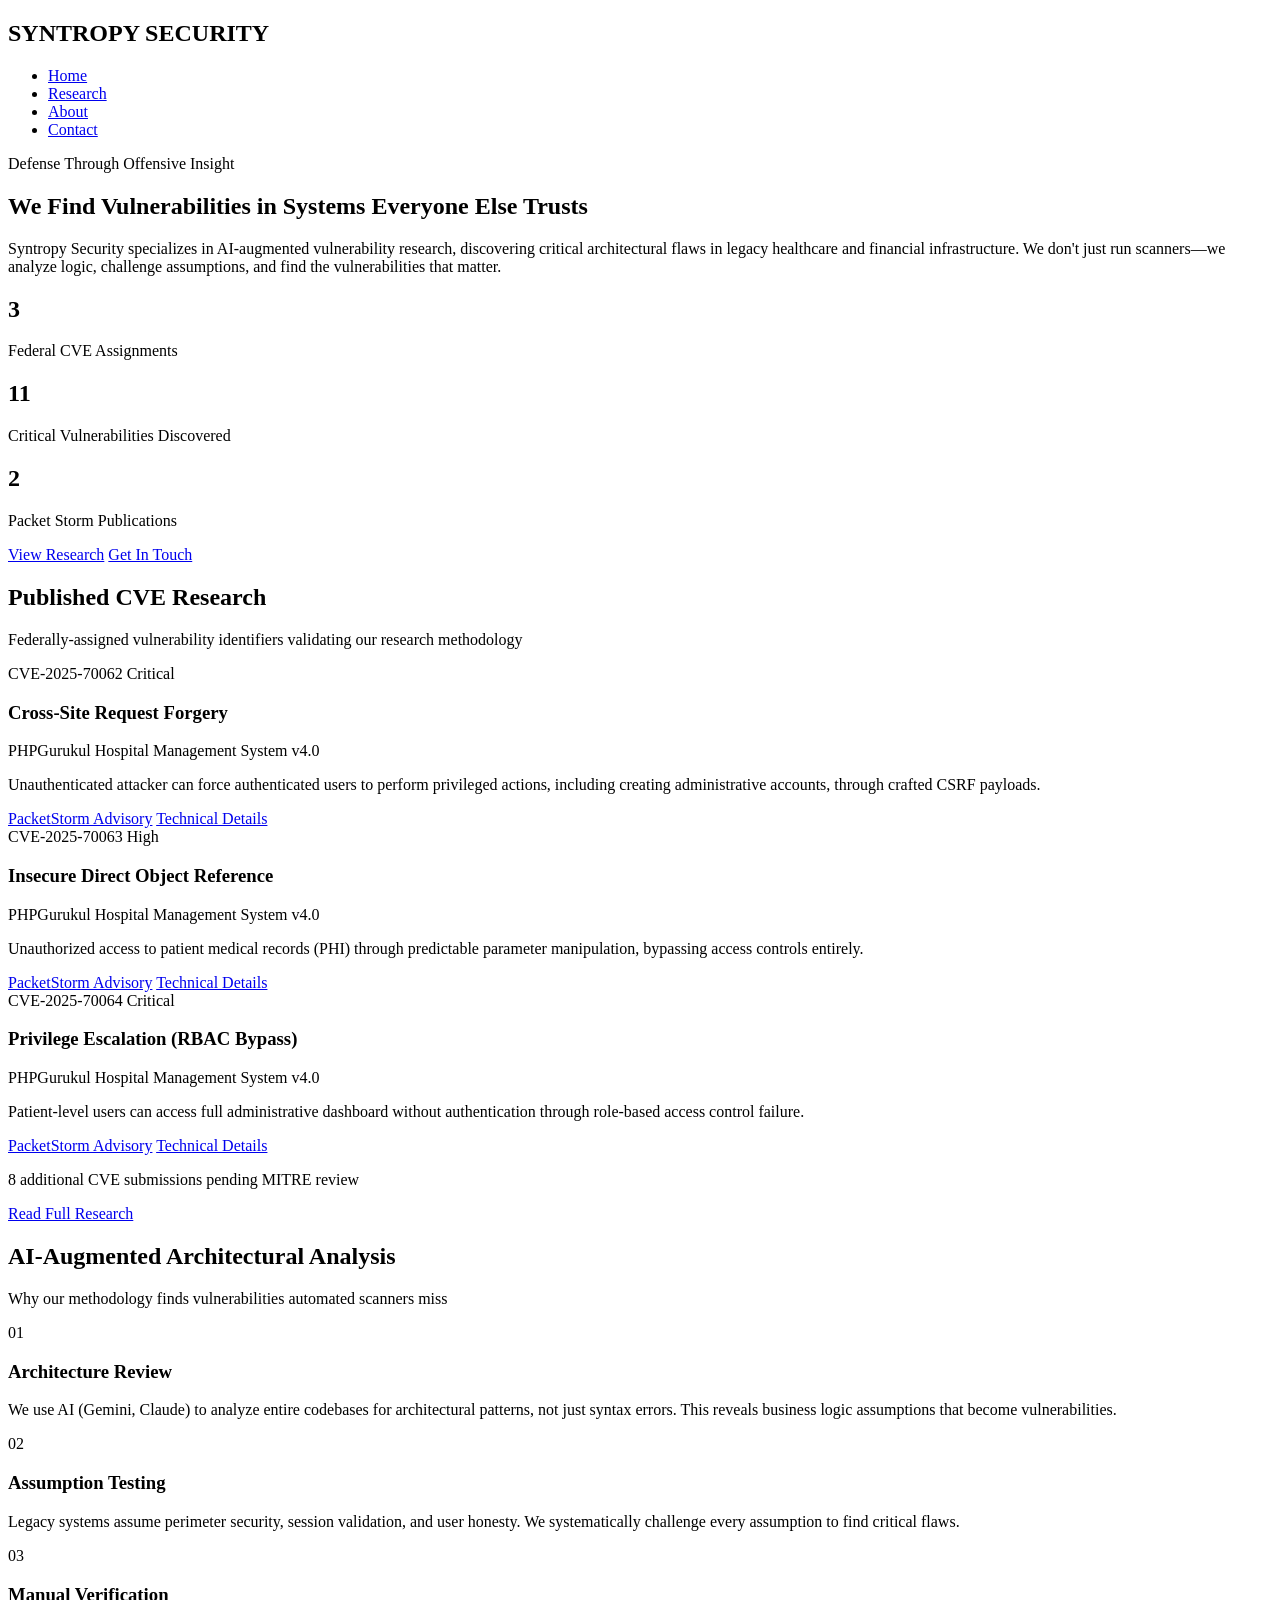
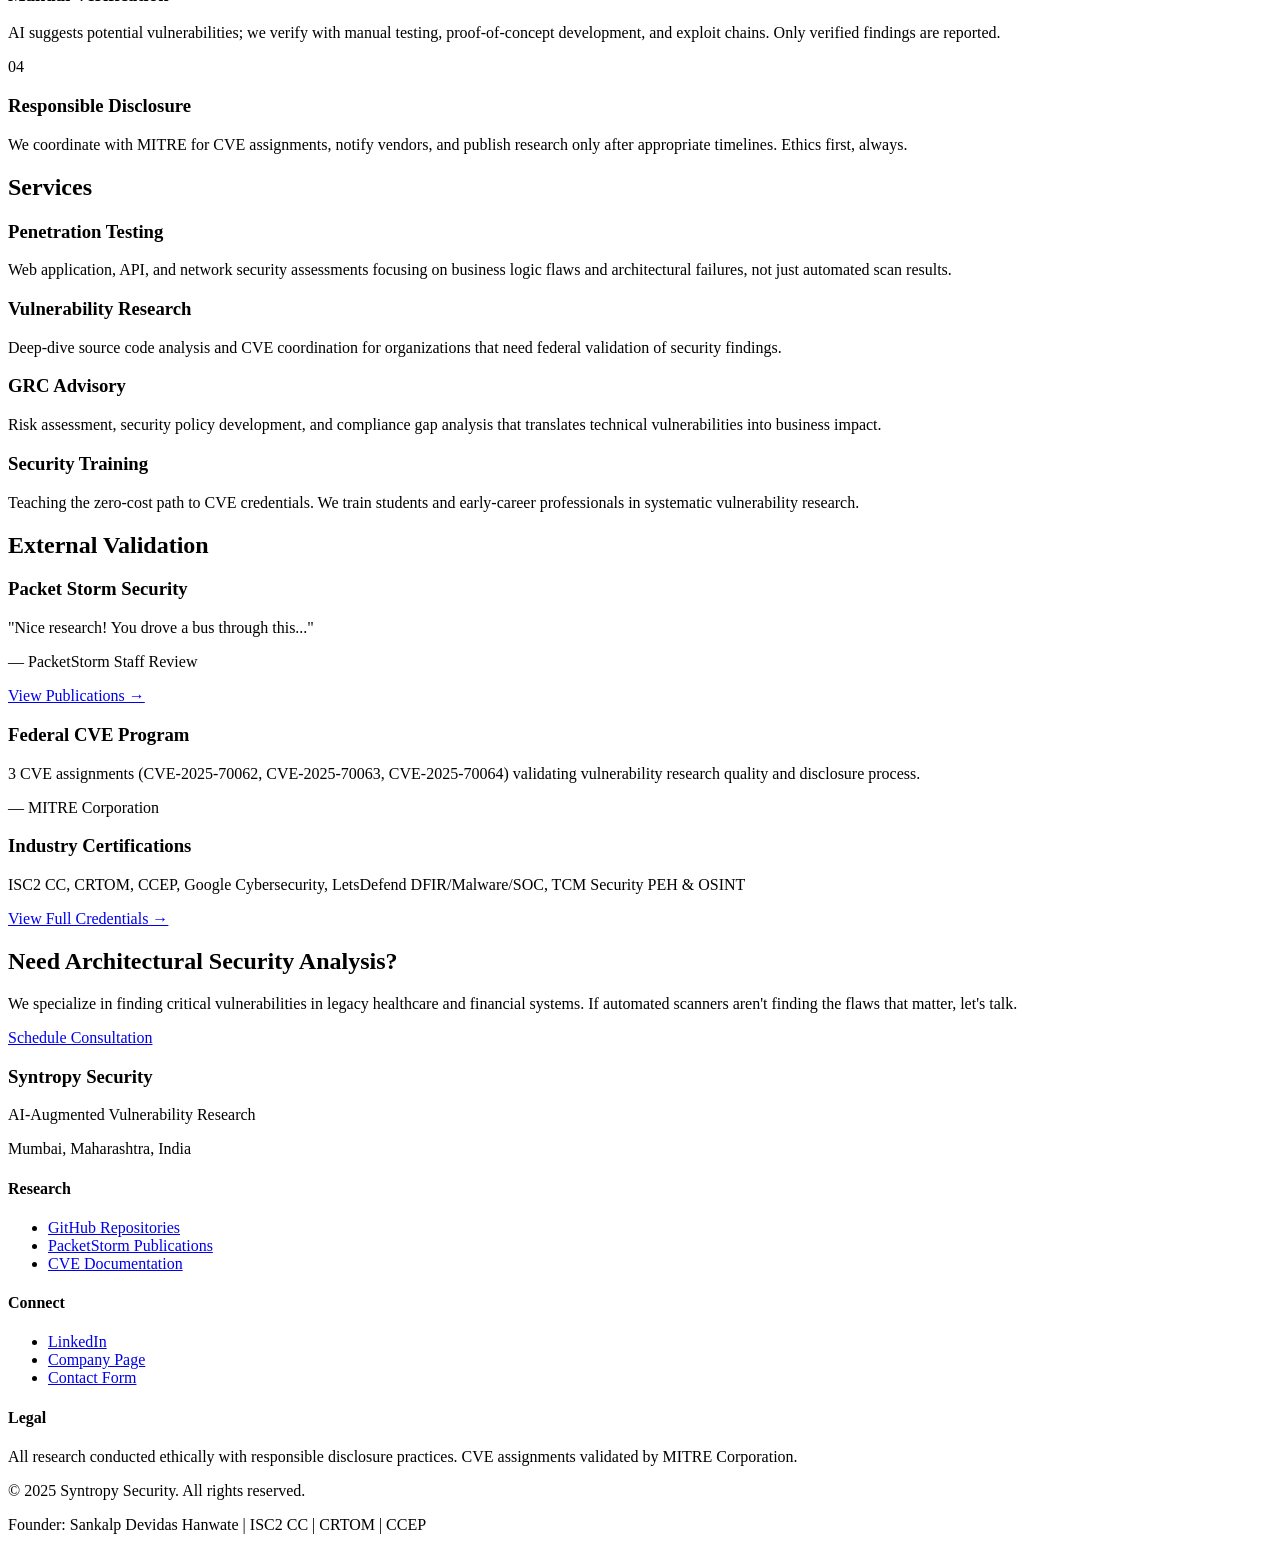
==== index.html @ 69d40c02 "Add files via upload" ====
<!DOCTYPE html>
<html lang="en">
<head>
    <meta charset="UTF-8">
    <meta name="viewport" content="width=device-width, initial-scale=1.0">
    <meta name="description" content="Syntropy Security - AI-Augmented Vulnerability Research. Specializing in CVE discovery, penetration testing, and architectural security analysis.">
    <meta name="keywords" content="CVE research, penetration testing, vulnerability research, cybersecurity, AI security, red team, Syntropy Security">
    <meta name="author" content="Sankalp Devidas Hanwate">
    <title>Syntropy Security | AI-Augmented Vulnerability Research</title>
    <link rel="stylesheet" href="style.css">
    <link rel="preconnect" href="https://fonts.googleapis.com">
    <link rel="preconnect" href="https://fonts.gstatic.com" crossorigin>
    <link href="https://fonts.googleapis.com/css2?family=Inter:wght@300;400;600;700&display=swap" rel="stylesheet">
</head>
<body>
    <!-- Navigation -->
    <nav class="navbar">
        <div class="container">
            <div class="nav-brand">
                <h1>SYNTROPY SECURITY</h1>
            </div>
            <ul class="nav-menu">
                <li><a href="index.html" class="active">Home</a></li>
                <li><a href="research.html">Research</a></li>
                <li><a href="about.html">About</a></li>
                <li><a href="contact.html">Contact</a></li>
            </ul>
        </div>
    </nav>

    <!-- Hero Section -->
    <section class="hero">
        <div class="container">
            <div class="hero-content">
                <p class="hero-subtitle">Defense Through Offensive Insight</p>
                <h1 class="hero-title">We Find Vulnerabilities in Systems Everyone Else Trusts</h1>
                <p class="hero-description">
                    Syntropy Security specializes in AI-augmented vulnerability research, discovering critical architectural 
                    flaws in legacy healthcare and financial infrastructure. We don't just run scanners—we analyze logic, 
                    challenge assumptions, and find the vulnerabilities that matter.
                </p>
                <div class="hero-stats">
                    <div class="stat">
                        <h2>3</h2>
                        <p>Federal CVE Assignments</p>
                    </div>
                    <div class="stat">
                        <h2>11</h2>
                        <p>Critical Vulnerabilities Discovered</p>
                    </div>
                    <div class="stat">
                        <h2>2</h2>
                        <p>Packet Storm Publications</p>
                    </div>
                </div>
                <div class="hero-cta">
                    <a href="research.html" class="btn btn-primary">View Research</a>
                    <a href="contact.html" class="btn btn-secondary">Get In Touch</a>
                </div>
            </div>
        </div>
    </section>

    <!-- CVE Showcase -->
    <section class="cve-showcase">
        <div class="container">
            <h2 class="section-title">Published CVE Research</h2>
            <p class="section-subtitle">Federally-assigned vulnerability identifiers validating our research methodology</p>
            
            <div class="cve-grid">
                <div class="cve-card">
                    <div class="cve-header">
                        <span class="cve-id">CVE-2025-70062</span>
                        <span class="severity critical">Critical</span>
                    </div>
                    <h3>Cross-Site Request Forgery</h3>
                    <p>PHPGurukul Hospital Management System v4.0</p>
                    <p class="cve-description">
                        Unauthenticated attacker can force authenticated users to perform privileged actions, 
                        including creating administrative accounts, through crafted CSRF payloads.
                    </p>
                    <div class="cve-links">
                        <a href="https://packetstorm.news/files/id/213711" target="_blank">PacketStorm Advisory</a>
                        <a href="https://github.com/Sanka1pp/PHPGurukul-HMS-CVE" target="_blank">Technical Details</a>
                    </div>
                </div>

                <div class="cve-card">
                    <div class="cve-header">
                        <span class="cve-id">CVE-2025-70063</span>
                        <span class="severity high">High</span>
                    </div>
                    <h3>Insecure Direct Object Reference</h3>
                    <p>PHPGurukul Hospital Management System v4.0</p>
                    <p class="cve-description">
                        Unauthorized access to patient medical records (PHI) through predictable parameter 
                        manipulation, bypassing access controls entirely.
                    </p>
                    <div class="cve-links">
                        <a href="https://packetstorm.news/files/id/213711" target="_blank">PacketStorm Advisory</a>
                        <a href="https://github.com/Sanka1pp/PHPGurukul-HMS-CVE" target="_blank">Technical Details</a>
                    </div>
                </div>

                <div class="cve-card">
                    <div class="cve-header">
                        <span class="cve-id">CVE-2025-70064</span>
                        <span class="severity critical">Critical</span>
                    </div>
                    <h3>Privilege Escalation (RBAC Bypass)</h3>
                    <p>PHPGurukul Hospital Management System v4.0</p>
                    <p class="cve-description">
                        Patient-level users can access full administrative dashboard without authentication 
                        through role-based access control failure.
                    </p>
                    <div class="cve-links">
                        <a href="https://packetstorm.news/files/id/213711" target="_blank">PacketStorm Advisory</a>
                        <a href="https://github.com/Sanka1pp/PHPGurukul-HMS-CVE" target="_blank">Technical Details</a>
                    </div>
                </div>
            </div>

            <div class="cve-footer">
                <p>8 additional CVE submissions pending MITRE review</p>
                <a href="research.html" class="btn btn-primary">Read Full Research</a>
            </div>
        </div>
    </section>

    <!-- Methodology Section -->
    <section class="methodology">
        <div class="container">
            <h2 class="section-title">AI-Augmented Architectural Analysis</h2>
            <p class="section-subtitle">Why our methodology finds vulnerabilities automated scanners miss</p>
            
            <div class="method-grid">
                <div class="method-card">
                    <div class="method-icon">01</div>
                    <h3>Architecture Review</h3>
                    <p>
                        We use AI (Gemini, Claude) to analyze entire codebases for architectural patterns, 
                        not just syntax errors. This reveals business logic assumptions that become vulnerabilities.
                    </p>
                </div>

                <div class="method-card">
                    <div class="method-icon">02</div>
                    <h3>Assumption Testing</h3>
                    <p>
                        Legacy systems assume perimeter security, session validation, and user honesty. 
                        We systematically challenge every assumption to find critical flaws.
                    </p>
                </div>

                <div class="method-card">
                    <div class="method-icon">03</div>
                    <h3>Manual Verification</h3>
                    <p>
                        AI suggests potential vulnerabilities; we verify with manual testing, proof-of-concept 
                        development, and exploit chains. Only verified findings are reported.
                    </p>
                </div>

                <div class="method-card">
                    <div class="method-icon">04</div>
                    <h3>Responsible Disclosure</h3>
                    <p>
                        We coordinate with MITRE for CVE assignments, notify vendors, and publish research 
                        only after appropriate timelines. Ethics first, always.
                    </p>
                </div>
            </div>
        </div>
    </section>

    <!-- Services Section -->
    <section class="services">
        <div class="container">
            <h2 class="section-title">Services</h2>
            
            <div class="services-grid">
                <div class="service-card">
                    <h3>Penetration Testing</h3>
                    <p>
                        Web application, API, and network security assessments focusing on business logic flaws 
                        and architectural failures, not just automated scan results.
                    </p>
                </div>

                <div class="service-card">
                    <h3>Vulnerability Research</h3>
                    <p>
                        Deep-dive source code analysis and CVE coordination for organizations that need federal 
                        validation of security findings.
                    </p>
                </div>

                <div class="service-card">
                    <h3>GRC Advisory</h3>
                    <p>
                        Risk assessment, security policy development, and compliance gap analysis that translates 
                        technical vulnerabilities into business impact.
                    </p>
                </div>

                <div class="service-card">
                    <h3>Security Training</h3>
                    <p>
                        Teaching the zero-cost path to CVE credentials. We train students and early-career 
                        professionals in systematic vulnerability research.
                    </p>
                </div>
            </div>
        </div>
    </section>

    <!-- External Validation -->
    <section class="validation">
        <div class="container">
            <h2 class="section-title">External Validation</h2>
            
            <div class="validation-grid">
                <div class="validation-card">
                    <h3>Packet Storm Security</h3>
                    <p class="quote">
                        "Nice research! You drove a bus through this..."
                    </p>
                    <p class="source">— PacketStorm Staff Review</p>
                    <a href="https://packetstorm.news/files/author/31694" target="_blank" class="validation-link">
                        View Publications →
                    </a>
                </div>

                <div class="validation-card">
                    <h3>Federal CVE Program</h3>
                    <p class="quote">
                        3 CVE assignments (CVE-2025-70062, CVE-2025-70063, CVE-2025-70064) validating 
                        vulnerability research quality and disclosure process.
                    </p>
                    <p class="source">— MITRE Corporation</p>
                </div>

                <div class="validation-card">
                    <h3>Industry Certifications</h3>
                    <p class="quote">
                        ISC2 CC, CRTOM, CCEP, Google Cybersecurity, LetsDefend DFIR/Malware/SOC, 
                        TCM Security PEH & OSINT
                    </p>
                    <a href="about.html" class="validation-link">
                        View Full Credentials →
                    </a>
                </div>
            </div>
        </div>
    </section>

    <!-- CTA Section -->
    <section class="cta">
        <div class="container">
            <h2>Need Architectural Security Analysis?</h2>
            <p>
                We specialize in finding critical vulnerabilities in legacy healthcare and financial systems. 
                If automated scanners aren't finding the flaws that matter, let's talk.
            </p>
            <a href="contact.html" class="btn btn-primary-light">Schedule Consultation</a>
        </div>
    </section>

    <!-- Footer -->
    <footer class="footer">
        <div class="container">
            <div class="footer-content">
                <div class="footer-section">
                    <h3>Syntropy Security</h3>
                    <p>AI-Augmented Vulnerability Research</p>
                    <p>Mumbai, Maharashtra, India</p>
                </div>

                <div class="footer-section">
                    <h4>Research</h4>
                    <ul>
                        <li><a href="https://github.com/Sanka1pp" target="_blank">GitHub Repositories</a></li>
                        <li><a href="https://packetstorm.news/files/author/31694" target="_blank">PacketStorm Publications</a></li>
                        <li><a href="research.html">CVE Documentation</a></li>
                    </ul>
                </div>

                <div class="footer-section">
                    <h4>Connect</h4>
                    <ul>
                        <li><a href="https://www.linkedin.com/in/sankalp-hanwate-189598284/" target="_blank">LinkedIn</a></li>
                        <li><a href="https://www.linkedin.com/company/syntropy-security/" target="_blank">Company Page</a></li>
                        <li><a href="contact.html">Contact Form</a></li>
                    </ul>
                </div>

                <div class="footer-section">
                    <h4>Legal</h4>
                    <p class="legal-text">
                        All research conducted ethically with responsible disclosure practices. 
                        CVE assignments validated by MITRE Corporation.
                    </p>
                </div>
            </div>

            <div class="footer-bottom">
                <p>&copy; 2025 Syntropy Security. All rights reserved.</p>
                <p>Founder: Sankalp Devidas Hanwate | ISC2 CC | CRTOM | CCEP</p>
            </div>
        </div>
    </footer>

    <script src="script.js"></script>
</body>
</html>
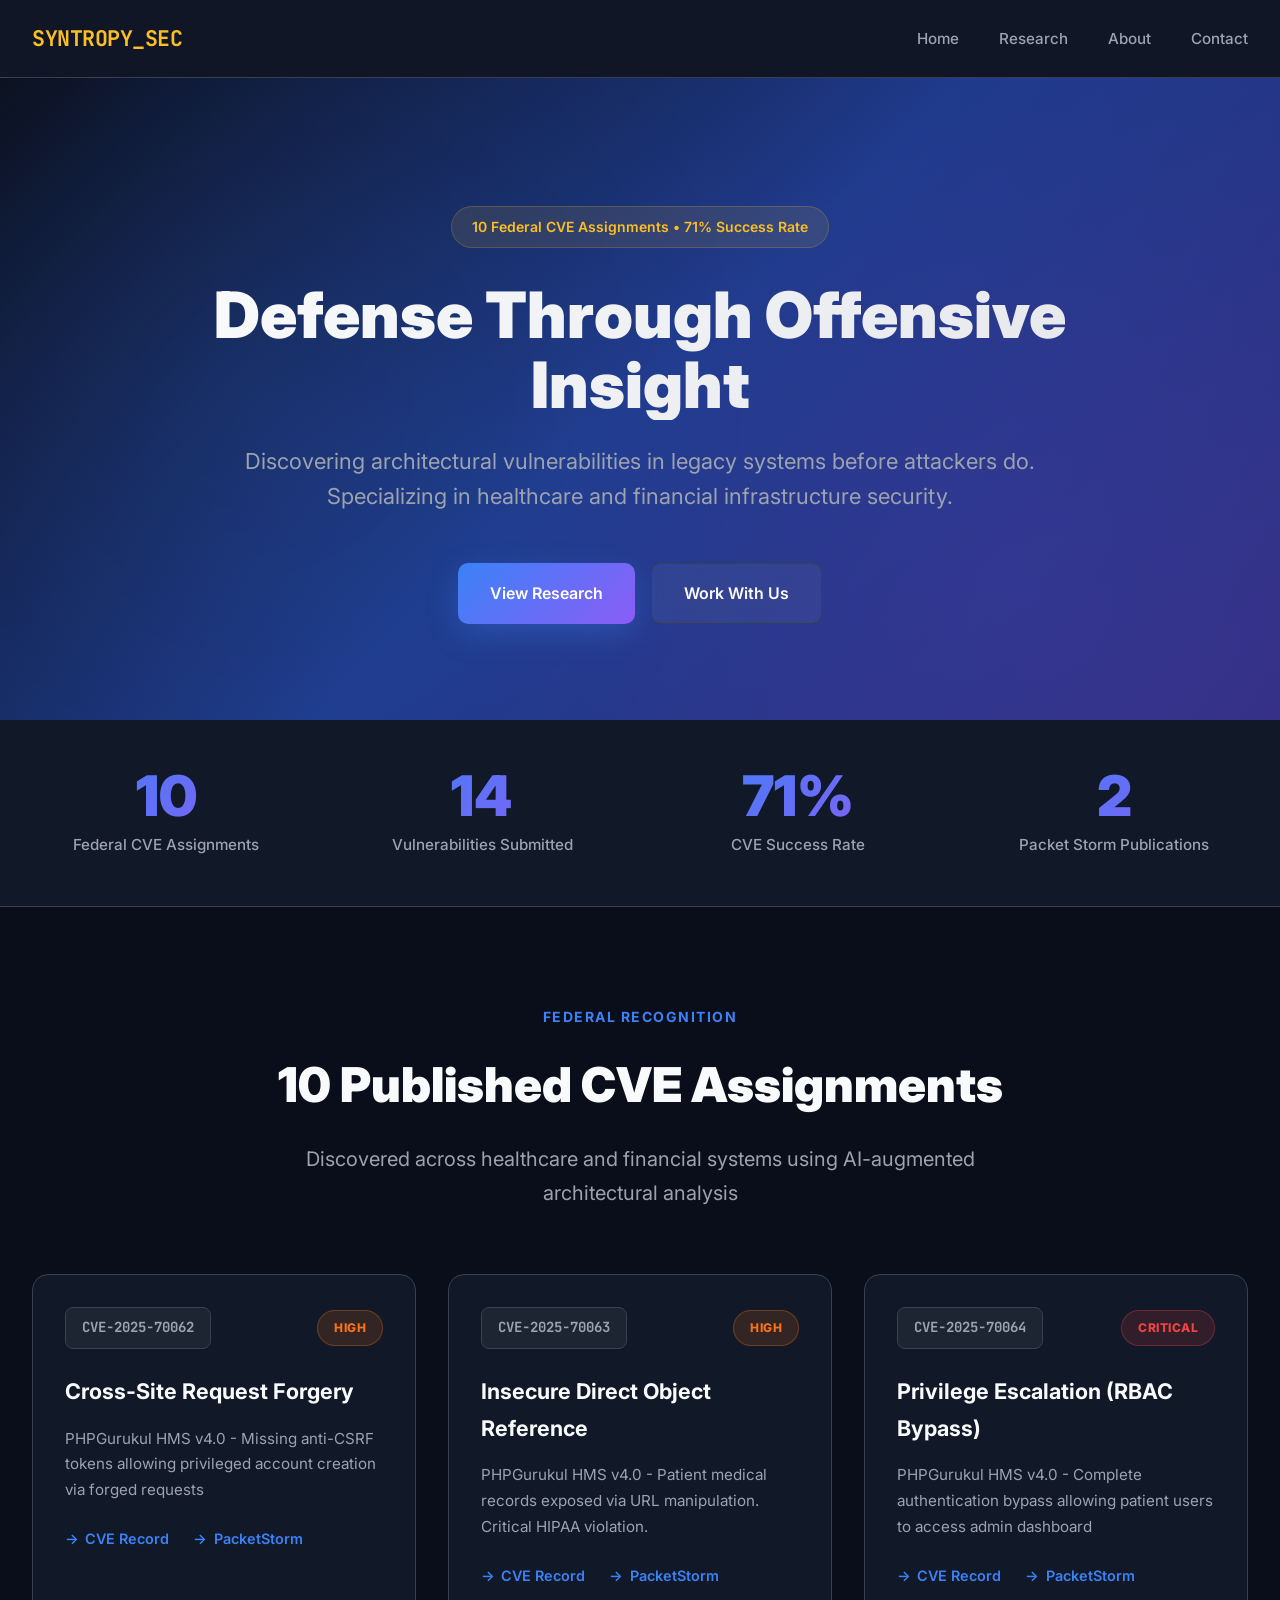
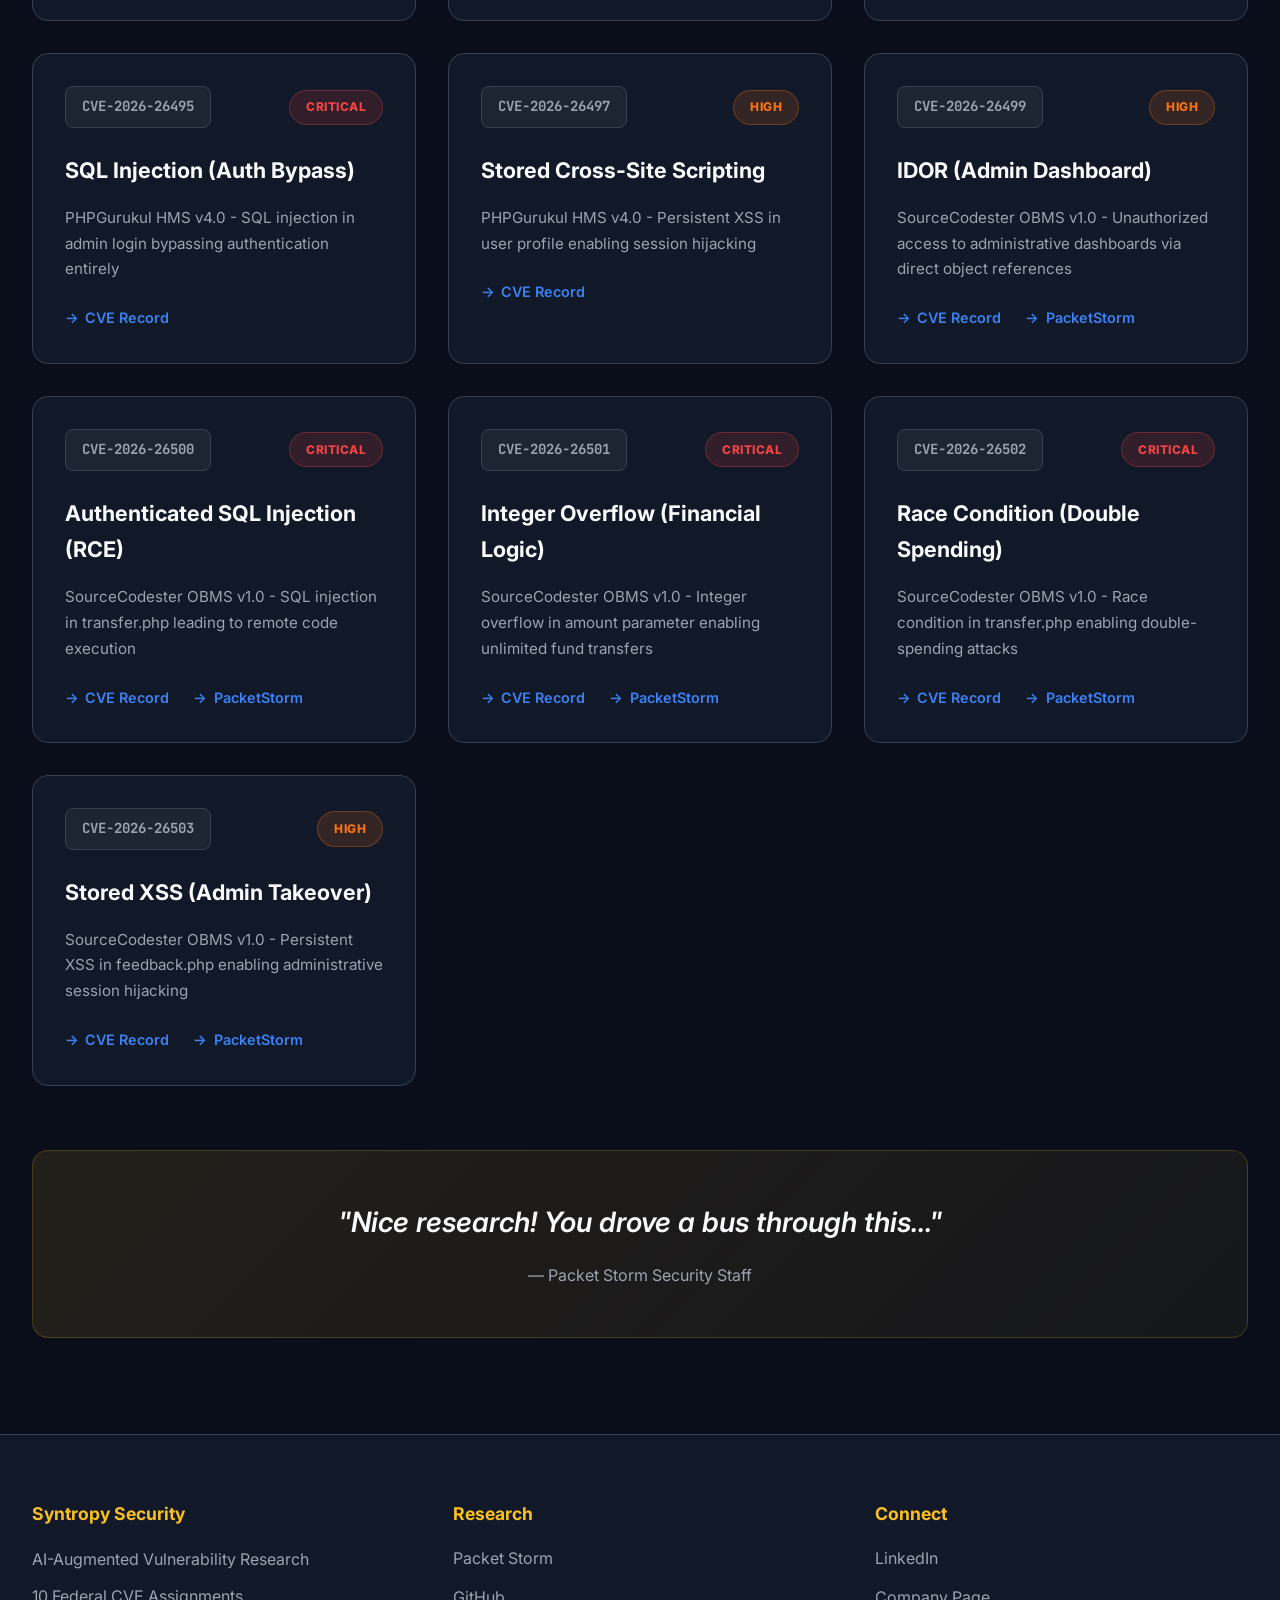
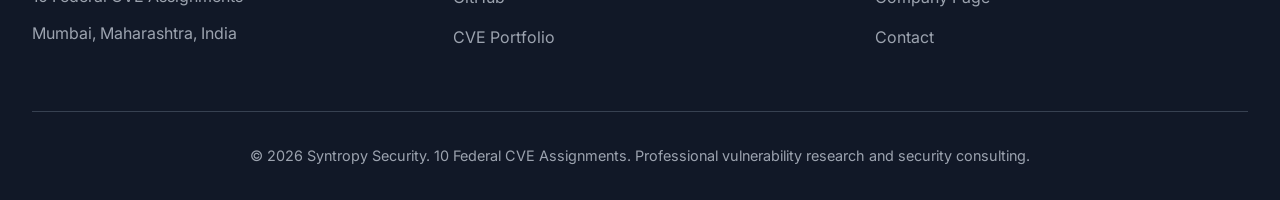
==== commit 2a9b6240: "Update index.html" ====
--- a/index.html
+++ b/index.html
@@ -3,24 +3,496 @@
 <head>
     <meta charset="UTF-8">
     <meta name="viewport" content="width=device-width, initial-scale=1.0">
-    <meta name="description" content="Syntropy Security - AI-Augmented Vulnerability Research. Specializing in CVE discovery, penetration testing, and architectural security analysis.">
-    <meta name="keywords" content="CVE research, penetration testing, vulnerability research, cybersecurity, AI security, red team, Syntropy Security">
-    <meta name="author" content="Sankalp Devidas Hanwate">
-    <title>Syntropy Security | AI-Augmented Vulnerability Research</title>
-    <link rel="stylesheet" href="style.css">
-    <link rel="preconnect" href="https://fonts.googleapis.com">
-    <link rel="preconnect" href="https://fonts.gstatic.com" crossorigin>
-    <link href="https://fonts.googleapis.com/css2?family=Inter:wght@300;400;600;700&display=swap" rel="stylesheet">
+    <meta name="description" content="Syntropy Security - AI-Augmented Vulnerability Research. 10 Federal CVE assignments specializing in architectural failures in legacy systems.">
+    <title>Syntropy Security | 10 Federal CVE Assignments</title>
+    <link href="https://fonts.googleapis.com/css2?family=Inter:wght@300;400;500;600;700;800;900&family=JetBrains+Mono:wght@400;600;700&display=swap" rel="stylesheet">
+    <style>
+        * {
+            margin: 0;
+            padding: 0;
+            box-sizing: border-box;
+        }
+
+        :root {
+            --bg-dark: #0a0e1a;
+            --bg-card: #111827;
+            --bg-card-hover: #1f2937;
+            --text-primary: #f9fafb;
+            --text-secondary: #9ca3af;
+            --accent-primary: #3b82f6;
+            --accent-secondary: #8b5cf6;
+            --accent-gold: #fbbf24;
+            --border-subtle: #374151;
+            --critical: #ef4444;
+            --high: #f97316;
+        }
+
+        body {
+            font-family: 'Inter', -apple-system, BlinkMacSystemFont, sans-serif;
+            background: var(--bg-dark);
+            color: var(--text-primary);
+            line-height: 1.7;
+            overflow-x: hidden;
+        }
+
+        nav {
+            background: rgba(17, 24, 39, 0.95);
+            backdrop-filter: blur(20px);
+            padding: 1.25rem 0;
+            position: sticky;
+            top: 0;
+            z-index: 1000;
+            border-bottom: 1px solid var(--border-subtle);
+        }
+
+        .nav-container {
+            max-width: 1280px;
+            margin: 0 auto;
+            padding: 0 2rem;
+            display: flex;
+            justify-content: space-between;
+            align-items: center;
+        }
+
+        .logo {
+            font-family: 'JetBrains Mono', monospace;
+            font-size: 1.35rem;
+            font-weight: 700;
+            color: var(--accent-gold);
+            letter-spacing: -0.5px;
+        }
+
+        .nav-links {
+            display: flex;
+            gap: 2.5rem;
+            list-style: none;
+        }
+
+        .nav-links a {
+            color: var(--text-secondary);
+            text-decoration: none;
+            font-weight: 500;
+            font-size: 0.95rem;
+            transition: color 0.2s ease;
+            position: relative;
+        }
+
+        .nav-links a::after {
+            content: '';
+            position: absolute;
+            bottom: -4px;
+            left: 0;
+            width: 0;
+            height: 2px;
+            background: var(--accent-gold);
+            transition: width 0.3s ease;
+        }
+
+        .nav-links a:hover {
+            color: var(--text-primary);
+        }
+
+        .nav-links a:hover::after {
+            width: 100%;
+        }
+
+        .hero {
+            background: linear-gradient(135deg, #0a0e1a 0%, #1e3a8a 50%, #312e81 100%);
+            padding: 8rem 2rem 6rem;
+            text-align: center;
+            position: relative;
+            overflow: hidden;
+        }
+
+        .hero::before {
+            content: '';
+            position: absolute;
+            top: 0;
+            left: 0;
+            right: 0;
+            bottom: 0;
+            background: 
+                radial-gradient(circle at 20% 50%, rgba(59, 130, 246, 0.1) 0%, transparent 50%),
+                radial-gradient(circle at 80% 80%, rgba(139, 92, 246, 0.1) 0%, transparent 50%);
+        }
+
+        .hero-content {
+            position: relative;
+            z-index: 1;
+            max-width: 900px;
+            margin: 0 auto;
+        }
+
+        .hero-tag {
+            display: inline-block;
+            background: rgba(251, 191, 36, 0.1);
+            color: var(--accent-gold);
+            padding: 0.5rem 1.25rem;
+            border-radius: 50px;
+            font-size: 0.875rem;
+            font-weight: 600;
+            margin-bottom: 2rem;
+            border: 1px solid rgba(251, 191, 36, 0.2);
+        }
+
+        .hero h1 {
+            font-size: 4rem;
+            font-weight: 900;
+            margin-bottom: 1.5rem;
+            line-height: 1.1;
+            background: linear-gradient(135deg, #f9fafb 0%, #e5e7eb 100%);
+            -webkit-background-clip: text;
+            -webkit-text-fill-color: transparent;
+            background-clip: text;
+        }
+
+        .hero-subtitle {
+            font-size: 1.375rem;
+            color: var(--text-secondary);
+            margin-bottom: 3rem;
+            font-weight: 400;
+            line-height: 1.6;
+        }
+
+        .cta-buttons {
+            display: flex;
+            gap: 1rem;
+            justify-content: center;
+            flex-wrap: wrap;
+        }
+
+        .btn {
+            padding: 1rem 2rem;
+            border-radius: 10px;
+            font-weight: 600;
+            text-decoration: none;
+            transition: all 0.3s ease;
+            font-size: 1rem;
+            display: inline-flex;
+            align-items: center;
+            gap: 0.5rem;
+        }
+
+        .btn-primary {
+            background: linear-gradient(135deg, var(--accent-primary) 0%, var(--accent-secondary) 100%);
+            color: white;
+            box-shadow: 0 10px 30px rgba(59, 130, 246, 0.3);
+        }
+
+        .btn-primary:hover {
+            transform: translateY(-2px);
+            box-shadow: 0 15px 40px rgba(59, 130, 246, 0.4);
+        }
+
+        .btn-secondary {
+            background: rgba(249, 250, 251, 0.05);
+            color: var(--text-primary);
+            border: 1px solid var(--border-subtle);
+            backdrop-filter: blur(10px);
+        }
+
+        .btn-secondary:hover {
+            background: rgba(249, 250, 251, 0.1);
+            border-color: var(--text-secondary);
+        }
+
+        .stats-bar {
+            background: var(--bg-card);
+            padding: 3rem 2rem;
+            border-bottom: 1px solid var(--border-subtle);
+        }
+
+        .stats-container {
+            max-width: 1280px;
+            margin: 0 auto;
+            display: grid;
+            grid-template-columns: repeat(auto-fit, minmax(200px, 1fr));
+            gap: 3rem;
+        }
+
+        .stat-item {
+            text-align: center;
+        }
+
+        .stat-number {
+            font-size: 3.5rem;
+            font-weight: 900;
+            background: linear-gradient(135deg, var(--accent-primary) 0%, var(--accent-secondary) 100%);
+            -webkit-background-clip: text;
+            -webkit-text-fill-color: transparent;
+            background-clip: text;
+            line-height: 1;
+            margin-bottom: 0.5rem;
+        }
+
+        .stat-label {
+            color: var(--text-secondary);
+            font-size: 0.95rem;
+            font-weight: 500;
+        }
+
+        .section {
+            padding: 6rem 2rem;
+            max-width: 1280px;
+            margin: 0 auto;
+        }
+
+        .section-header {
+            text-align: center;
+            margin-bottom: 4rem;
+        }
+
+        .section-tag {
+            display: inline-block;
+            color: var(--accent-primary);
+            font-size: 0.875rem;
+            font-weight: 700;
+            text-transform: uppercase;
+            letter-spacing: 1.5px;
+            margin-bottom: 1rem;
+        }
+
+        .section-title {
+            font-size: 3rem;
+            font-weight: 900;
+            margin-bottom: 1rem;
+            color: var(--text-primary);
+        }
+
+        .section-subtitle {
+            color: var(--text-secondary);
+            font-size: 1.25rem;
+            max-width: 700px;
+            margin: 0 auto;
+        }
+
+        .cve-grid {
+            display: grid;
+            grid-template-columns: repeat(auto-fit, minmax(360px, 1fr));
+            gap: 2rem;
+        }
+
+        .cve-card {
+            background: var(--bg-card);
+            border: 1px solid var(--border-subtle);
+            border-radius: 16px;
+            padding: 2rem;
+            transition: all 0.3s ease;
+            position: relative;
+            overflow: hidden;
+        }
+
+        .cve-card::before {
+            content: '';
+            position: absolute;
+            top: 0;
+            left: 0;
+            right: 0;
+            height: 3px;
+            background: linear-gradient(90deg, var(--accent-primary) 0%, var(--accent-secondary) 100%);
+            opacity: 0;
+            transition: opacity 0.3s ease;
+        }
+
+        .cve-card:hover {
+            background: var(--bg-card-hover);
+            transform: translateY(-4px);
+            box-shadow: 0 20px 40px rgba(0,0,0,0.3);
+        }
+
+        .cve-card:hover::before {
+            opacity: 1;
+        }
+
+        .cve-header {
+            display: flex;
+            justify-content: space-between;
+            align-items: center;
+            margin-bottom: 1.5rem;
+        }
+
+        .cve-id {
+            font-family: 'JetBrains Mono', monospace;
+            font-weight: 700;
+            font-size: 0.875rem;
+            color: var(--text-secondary);
+            background: rgba(249, 250, 251, 0.05);
+            padding: 0.5rem 1rem;
+            border-radius: 8px;
+            border: 1px solid var(--border-subtle);
+        }
+
+        .severity-badge {
+            padding: 0.4rem 1rem;
+            border-radius: 20px;
+            font-size: 0.75rem;
+            font-weight: 800;
+            text-transform: uppercase;
+            letter-spacing: 0.5px;
+        }
+
+        .severity-critical {
+            background: rgba(239, 68, 68, 0.15);
+            color: var(--critical);
+            border: 1px solid rgba(239, 68, 68, 0.3);
+        }
+
+        .severity-high {
+            background: rgba(249, 115, 22, 0.15);
+            color: var(--high);
+            border: 1px solid rgba(249, 115, 22, 0.3);
+        }
+
+        .cve-card h3 {
+            font-size: 1.35rem;
+            margin-bottom: 1rem;
+            color: var(--text-primary);
+            font-weight: 700;
+        }
+
+        .cve-card p {
+            color: var(--text-secondary);
+            margin-bottom: 1.5rem;
+            line-height: 1.7;
+            font-size: 0.95rem;
+        }
+
+        .cve-links {
+            display: flex;
+            gap: 1.5rem;
+            flex-wrap: wrap;
+        }
+
+        .cve-link {
+            color: var(--accent-primary);
+            text-decoration: none;
+            font-weight: 600;
+            font-size: 0.9rem;
+            transition: color 0.2s ease;
+            display: flex;
+            align-items: center;
+            gap: 0.4rem;
+        }
+
+        .cve-link:hover {
+            color: var(--accent-secondary);
+        }
+
+        .cve-link::before {
+            content: '→';
+            transition: transform 0.2s ease;
+        }
+
+        .cve-link:hover::before {
+            transform: translateX(3px);
+        }
+
+        .quote-section {
+            margin-top: 4rem;
+            background: linear-gradient(135deg, rgba(251, 191, 36, 0.1) 0%, rgba(251, 191, 36, 0.05) 100%);
+            border: 1px solid rgba(251, 191, 36, 0.2);
+            border-radius: 16px;
+            padding: 3rem 2rem;
+            text-align: center;
+        }
+
+        .quote-section blockquote {
+            font-size: 1.75rem;
+            font-style: italic;
+            color: var(--text-primary);
+            font-weight: 600;
+            margin-bottom: 1rem;
+        }
+
+        .quote-section cite {
+            color: var(--text-secondary);
+            font-style: normal;
+            font-size: 1rem;
+        }
+
+        footer {
+            background: var(--bg-card);
+            border-top: 1px solid var(--border-subtle);
+            padding: 4rem 2rem 2rem;
+        }
+
+        .footer-container {
+            max-width: 1280px;
+            margin: 0 auto;
+        }
+
+        .footer-grid {
+            display: grid;
+            grid-template-columns: repeat(auto-fit, minmax(250px, 1fr));
+            gap: 3rem;
+            margin-bottom: 3rem;
+        }
+
+        .footer-col h4 {
+            color: var(--accent-gold);
+            margin-bottom: 1rem;
+            font-size: 1.1rem;
+            font-weight: 700;
+        }
+
+        .footer-col p {
+            color: var(--text-secondary);
+            line-height: 1.8;
+            margin-bottom: 0.5rem;
+        }
+
+        .footer-col ul {
+            list-style: none;
+        }
+
+        .footer-col li {
+            margin-bottom: 0.75rem;
+        }
+
+        .footer-col a {
+            color: var(--text-secondary);
+            text-decoration: none;
+            transition: color 0.2s ease;
+        }
+
+        .footer-col a:hover {
+            color: var(--accent-primary);
+        }
+
+        .footer-bottom {
+            text-align: center;
+            padding-top: 2rem;
+            border-top: 1px solid var(--border-subtle);
+            color: var(--text-secondary);
+            font-size: 0.9rem;
+        }
+
+        @media (max-width: 768px) {
+            .hero h1 {
+                font-size: 2.5rem;
+            }
+            .hero-subtitle {
+                font-size: 1.1rem;
+            }
+            .nav-links {
+                gap: 1.5rem;
+                font-size: 0.9rem;
+            }
+            .section-title {
+                font-size: 2rem;
+            }
+            .cve-grid {
+                grid-template-columns: 1fr;
+            }
+        }
+    </style>
 </head>
 <body>
-    <!-- Navigation -->
-    <nav class="navbar">
-        <div class="container">
-            <div class="nav-brand">
-                <h1>SYNTROPY SECURITY</h1>
-            </div>
-            <ul class="nav-menu">
-                <li><a href="index.html" class="active">Home</a></li>
+    <nav>
+        <div class="nav-container">
+            <div class="logo">SYNTROPY_SEC</div>
+            <ul class="nav-links">
+                <li><a href="index.html">Home</a></li>
                 <li><a href="research.html">Research</a></li>
                 <li><a href="about.html">About</a></li>
                 <li><a href="contact.html">Contact</a></li>
@@ -28,288 +500,214 @@
         </div>
     </nav>
 
-    <!-- Hero Section -->
     <section class="hero">
-        <div class="container">
-            <div class="hero-content">
-                <p class="hero-subtitle">Defense Through Offensive Insight</p>
-                <h1 class="hero-title">We Find Vulnerabilities in Systems Everyone Else Trusts</h1>
-                <p class="hero-description">
-                    Syntropy Security specializes in AI-augmented vulnerability research, discovering critical architectural 
-                    flaws in legacy healthcare and financial infrastructure. We don't just run scanners—we analyze logic, 
-                    challenge assumptions, and find the vulnerabilities that matter.
-                </p>
-                <div class="hero-stats">
-                    <div class="stat">
-                        <h2>3</h2>
-                        <p>Federal CVE Assignments</p>
-                    </div>
-                    <div class="stat">
-                        <h2>11</h2>
-                        <p>Critical Vulnerabilities Discovered</p>
-                    </div>
-                    <div class="stat">
-                        <h2>2</h2>
-                        <p>Packet Storm Publications</p>
-                    </div>
-                </div>
-                <div class="hero-cta">
-                    <a href="research.html" class="btn btn-primary">View Research</a>
-                    <a href="contact.html" class="btn btn-secondary">Get In Touch</a>
-                </div>
+        <div class="hero-content">
+            <span class="hero-tag">10 Federal CVE Assignments • 71% Success Rate</span>
+            <h1>Defense Through Offensive Insight</h1>
+            <p class="hero-subtitle">Discovering architectural vulnerabilities in legacy systems before attackers do. Specializing in healthcare and financial infrastructure security.</p>
+            <div class="cta-buttons">
+                <a href="research.html" class="btn btn-primary">View Research</a>
+                <a href="contact.html" class="btn btn-secondary">Work With Us</a>
             </div>
         </div>
     </section>
 
-    <!-- CVE Showcase -->
-    <section class="cve-showcase">
-        <div class="container">
-            <h2 class="section-title">Published CVE Research</h2>
-            <p class="section-subtitle">Federally-assigned vulnerability identifiers validating our research methodology</p>
-            
-            <div class="cve-grid">
-                <div class="cve-card">
-                    <div class="cve-header">
-                        <span class="cve-id">CVE-2025-70062</span>
-                        <span class="severity critical">Critical</span>
-                    </div>
-                    <h3>Cross-Site Request Forgery</h3>
-                    <p>PHPGurukul Hospital Management System v4.0</p>
-                    <p class="cve-description">
-                        Unauthenticated attacker can force authenticated users to perform privileged actions, 
-                        including creating administrative accounts, through crafted CSRF payloads.
-                    </p>
-                    <div class="cve-links">
-                        <a href="https://packetstorm.news/files/id/213711" target="_blank">PacketStorm Advisory</a>
-                        <a href="https://github.com/Sanka1pp/PHPGurukul-HMS-CVE" target="_blank">Technical Details</a>
-                    </div>
-                </div>
-
-                <div class="cve-card">
-                    <div class="cve-header">
-                        <span class="cve-id">CVE-2025-70063</span>
-                        <span class="severity high">High</span>
-                    </div>
-                    <h3>Insecure Direct Object Reference</h3>
-                    <p>PHPGurukul Hospital Management System v4.0</p>
-                    <p class="cve-description">
-                        Unauthorized access to patient medical records (PHI) through predictable parameter 
-                        manipulation, bypassing access controls entirely.
-                    </p>
-                    <div class="cve-links">
-                        <a href="https://packetstorm.news/files/id/213711" target="_blank">PacketStorm Advisory</a>
-                        <a href="https://github.com/Sanka1pp/PHPGurukul-HMS-CVE" target="_blank">Technical Details</a>
-                    </div>
-                </div>
-
-                <div class="cve-card">
-                    <div class="cve-header">
-                        <span class="cve-id">CVE-2025-70064</span>
-                        <span class="severity critical">Critical</span>
-                    </div>
-                    <h3>Privilege Escalation (RBAC Bypass)</h3>
-                    <p>PHPGurukul Hospital Management System v4.0</p>
-                    <p class="cve-description">
-                        Patient-level users can access full administrative dashboard without authentication 
-                        through role-based access control failure.
-                    </p>
-                    <div class="cve-links">
-                        <a href="https://packetstorm.news/files/id/213711" target="_blank">PacketStorm Advisory</a>
-                        <a href="https://github.com/Sanka1pp/PHPGurukul-HMS-CVE" target="_blank">Technical Details</a>
-                    </div>
-                </div>
-            </div>
-
-            <div class="cve-footer">
-                <p>8 additional CVE submissions pending MITRE review</p>
-                <a href="research.html" class="btn btn-primary">Read Full Research</a>
+    <section class="stats-bar">
+        <div class="stats-container">
+            <div class="stat-item">
+                <div class="stat-number">10</div>
+                <div class="stat-label">Federal CVE Assignments</div>
+            </div>
+            <div class="stat-item">
+                <div class="stat-number">14</div>
+                <div class="stat-label">Vulnerabilities Submitted</div>
+            </div>
+            <div class="stat-item">
+                <div class="stat-number">71%</div>
+                <div class="stat-label">CVE Success Rate</div>
+            </div>
+            <div class="stat-item">
+                <div class="stat-number">2</div>
+                <div class="stat-label">Packet Storm Publications</div>
             </div>
         </div>
     </section>
 
-    <!-- Methodology Section -->
-    <section class="methodology">
-        <div class="container">
-            <h2 class="section-title">AI-Augmented Architectural Analysis</h2>
-            <p class="section-subtitle">Why our methodology finds vulnerabilities automated scanners miss</p>
-            
-            <div class="method-grid">
-                <div class="method-card">
-                    <div class="method-icon">01</div>
-                    <h3>Architecture Review</h3>
-                    <p>
-                        We use AI (Gemini, Claude) to analyze entire codebases for architectural patterns, 
-                        not just syntax errors. This reveals business logic assumptions that become vulnerabilities.
-                    </p>
-                </div>
-
-                <div class="method-card">
-                    <div class="method-icon">02</div>
-                    <h3>Assumption Testing</h3>
-                    <p>
-                        Legacy systems assume perimeter security, session validation, and user honesty. 
-                        We systematically challenge every assumption to find critical flaws.
-                    </p>
-                </div>
-
-                <div class="method-card">
-                    <div class="method-icon">03</div>
-                    <h3>Manual Verification</h3>
-                    <p>
-                        AI suggests potential vulnerabilities; we verify with manual testing, proof-of-concept 
-                        development, and exploit chains. Only verified findings are reported.
-                    </p>
-                </div>
-
-                <div class="method-card">
-                    <div class="method-icon">04</div>
-                    <h3>Responsible Disclosure</h3>
-                    <p>
-                        We coordinate with MITRE for CVE assignments, notify vendors, and publish research 
-                        only after appropriate timelines. Ethics first, always.
-                    </p>
-                </div>
-            </div>
+    <section class="section">
+        <div class="section-header">
+            <span class="section-tag">FEDERAL RECOGNITION</span>
+            <h2 class="section-title">10 Published CVE Assignments</h2>
+            <p class="section-subtitle">Discovered across healthcare and financial systems using AI-augmented architectural analysis</p>
+        </div>
+
+        <div class="cve-grid">
+            <!-- Original 3 CVEs -->
+            <div class="cve-card">
+                <div class="cve-header">
+                    <span class="cve-id">CVE-2025-70062</span>
+                    <span class="severity-badge severity-high">HIGH</span>
+                </div>
+                <h3>Cross-Site Request Forgery</h3>
+                <p>PHPGurukul HMS v4.0 - Missing anti-CSRF tokens allowing privileged account creation via forged requests</p>
+                <div class="cve-links">
+                    <a href="https://www.cve.org/CVERecord?id=CVE-2025-70062" target="_blank" class="cve-link">CVE Record</a>
+                    <a href="https://packetstorm.news/files/id/213711" target="_blank" class="cve-link">PacketStorm</a>
+                </div>
+            </div>
+
+            <div class="cve-card">
+                <div class="cve-header">
+                    <span class="cve-id">CVE-2025-70063</span>
+                    <span class="severity-badge severity-high">HIGH</span>
+                </div>
+                <h3>Insecure Direct Object Reference</h3>
+                <p>PHPGurukul HMS v4.0 - Patient medical records exposed via URL manipulation. Critical HIPAA violation.</p>
+                <div class="cve-links">
+                    <a href="https://www.cve.org/CVERecord?id=CVE-2025-70063" target="_blank" class="cve-link">CVE Record</a>
+                    <a href="https://packetstorm.news/files/id/213711" target="_blank" class="cve-link">PacketStorm</a>
+                </div>
+            </div>
+
+            <div class="cve-card">
+                <div class="cve-header">
+                    <span class="cve-id">CVE-2025-70064</span>
+                    <span class="severity-badge severity-critical">CRITICAL</span>
+                </div>
+                <h3>Privilege Escalation (RBAC Bypass)</h3>
+                <p>PHPGurukul HMS v4.0 - Complete authentication bypass allowing patient users to access admin dashboard</p>
+                <div class="cve-links">
+                    <a href="https://www.cve.org/CVERecord?id=CVE-2025-70064" target="_blank" class="cve-link">CVE Record</a>
+                    <a href="https://packetstorm.news/files/id/213711" target="_blank" class="cve-link">PacketStorm</a>
+                </div>
+            </div>
+
+            <!-- NEW 7 CVEs (Feb 23rd) -->
+            <div class="cve-card">
+                <div class="cve-header">
+                    <span class="cve-id">CVE-2026-26495</span>
+                    <span class="severity-badge severity-critical">CRITICAL</span>
+                </div>
+                <h3>SQL Injection (Auth Bypass)</h3>
+                <p>PHPGurukul HMS v4.0 - SQL injection in admin login bypassing authentication entirely</p>
+                <div class="cve-links">
+                    <a href="https://www.cve.org/CVERecord?id=CVE-2026-26495" target="_blank" class="cve-link">CVE Record</a>
+                </div>
+            </div>
+
+            <div class="cve-card">
+                <div class="cve-header">
+                    <span class="cve-id">CVE-2026-26497</span>
+                    <span class="severity-badge severity-high">HIGH</span>
+                </div>
+                <h3>Stored Cross-Site Scripting</h3>
+                <p>PHPGurukul HMS v4.0 - Persistent XSS in user profile enabling session hijacking</p>
+                <div class="cve-links">
+                    <a href="https://www.cve.org/CVERecord?id=CVE-2026-26497" target="_blank" class="cve-link">CVE Record</a>
+                </div>
+            </div>
+
+            <div class="cve-card">
+                <div class="cve-header">
+                    <span class="cve-id">CVE-2026-26499</span>
+                    <span class="severity-badge severity-high">HIGH</span>
+                </div>
+                <h3>IDOR (Admin Dashboard)</h3>
+                <p>SourceCodester OBMS v1.0 - Unauthorized access to administrative dashboards via direct object references</p>
+                <div class="cve-links">
+                    <a href="https://www.cve.org/CVERecord?id=CVE-2026-26499" target="_blank" class="cve-link">CVE Record</a>
+                    <a href="https://packetstorm.news/files/id/213712" target="_blank" class="cve-link">PacketStorm</a>
+                </div>
+            </div>
+
+            <div class="cve-card">
+                <div class="cve-header">
+                    <span class="cve-id">CVE-2026-26500</span>
+                    <span class="severity-badge severity-critical">CRITICAL</span>
+                </div>
+                <h3>Authenticated SQL Injection (RCE)</h3>
+                <p>SourceCodester OBMS v1.0 - SQL injection in transfer.php leading to remote code execution</p>
+                <div class="cve-links">
+                    <a href="https://www.cve.org/CVERecord?id=CVE-2026-26500" target="_blank" class="cve-link">CVE Record</a>
+                    <a href="https://packetstorm.news/files/id/213712" target="_blank" class="cve-link">PacketStorm</a>
+                </div>
+            </div>
+
+            <div class="cve-card">
+                <div class="cve-header">
+                    <span class="cve-id">CVE-2026-26501</span>
+                    <span class="severity-badge severity-critical">CRITICAL</span>
+                </div>
+                <h3>Integer Overflow (Financial Logic)</h3>
+                <p>SourceCodester OBMS v1.0 - Integer overflow in amount parameter enabling unlimited fund transfers</p>
+                <div class="cve-links">
+                    <a href="https://www.cve.org/CVERecord?id=CVE-2026-26501" target="_blank" class="cve-link">CVE Record</a>
+                    <a href="https://packetstorm.news/files/id/213712" target="_blank" class="cve-link">PacketStorm</a>
+                </div>
+            </div>
+
+            <div class="cve-card">
+                <div class="cve-header">
+                    <span class="cve-id">CVE-2026-26502</span>
+                    <span class="severity-badge severity-critical">CRITICAL</span>
+                </div>
+                <h3>Race Condition (Double Spending)</h3>
+                <p>SourceCodester OBMS v1.0 - Race condition in transfer.php enabling double-spending attacks</p>
+                <div class="cve-links">
+                    <a href="https://www.cve.org/CVERecord?id=CVE-2026-26502" target="_blank" class="cve-link">CVE Record</a>
+                    <a href="https://packetstorm.news/files/id/213712" target="_blank" class="cve-link">PacketStorm</a>
+                </div>
+            </div>
+
+            <div class="cve-card">
+                <div class="cve-header">
+                    <span class="cve-id">CVE-2026-26503</span>
+                    <span class="severity-badge severity-high">HIGH</span>
+                </div>
+                <h3>Stored XSS (Admin Takeover)</h3>
+                <p>SourceCodester OBMS v1.0 - Persistent XSS in feedback.php enabling administrative session hijacking</p>
+                <div class="cve-links">
+                    <a href="https://www.cve.org/CVERecord?id=CVE-2026-26503" target="_blank" class="cve-link">CVE Record</a>
+                    <a href="https://packetstorm.news/files/id/213712" target="_blank" class="cve-link">PacketStorm</a>
+                </div>
+            </div>
+        </div>
+
+        <div class="quote-section">
+            <blockquote>"Nice research! You drove a bus through this..."</blockquote>
+            <cite>— Packet Storm Security Staff</cite>
         </div>
     </section>
 
-    <!-- Services Section -->
-    <section class="services">
-        <div class="container">
-            <h2 class="section-title">Services</h2>
-            
-            <div class="services-grid">
-                <div class="service-card">
-                    <h3>Penetration Testing</h3>
-                    <p>
-                        Web application, API, and network security assessments focusing on business logic flaws 
-                        and architectural failures, not just automated scan results.
-                    </p>
-                </div>
-
-                <div class="service-card">
-                    <h3>Vulnerability Research</h3>
-                    <p>
-                        Deep-dive source code analysis and CVE coordination for organizations that need federal 
-                        validation of security findings.
-                    </p>
-                </div>
-
-                <div class="service-card">
-                    <h3>GRC Advisory</h3>
-                    <p>
-                        Risk assessment, security policy development, and compliance gap analysis that translates 
-                        technical vulnerabilities into business impact.
-                    </p>
-                </div>
-
-                <div class="service-card">
-                    <h3>Security Training</h3>
-                    <p>
-                        Teaching the zero-cost path to CVE credentials. We train students and early-career 
-                        professionals in systematic vulnerability research.
-                    </p>
-                </div>
-            </div>
-        </div>
-    </section>
-
-    <!-- External Validation -->
-    <section class="validation">
-        <div class="container">
-            <h2 class="section-title">External Validation</h2>
-            
-            <div class="validation-grid">
-                <div class="validation-card">
-                    <h3>Packet Storm Security</h3>
-                    <p class="quote">
-                        "Nice research! You drove a bus through this..."
-                    </p>
-                    <p class="source">— PacketStorm Staff Review</p>
-                    <a href="https://packetstorm.news/files/author/31694" target="_blank" class="validation-link">
-                        View Publications →
-                    </a>
-                </div>
-
-                <div class="validation-card">
-                    <h3>Federal CVE Program</h3>
-                    <p class="quote">
-                        3 CVE assignments (CVE-2025-70062, CVE-2025-70063, CVE-2025-70064) validating 
-                        vulnerability research quality and disclosure process.
-                    </p>
-                    <p class="source">— MITRE Corporation</p>
-                </div>
-
-                <div class="validation-card">
-                    <h3>Industry Certifications</h3>
-                    <p class="quote">
-                        ISC2 CC, CRTOM, CCEP, Google Cybersecurity, LetsDefend DFIR/Malware/SOC, 
-                        TCM Security PEH & OSINT
-                    </p>
-                    <a href="about.html" class="validation-link">
-                        View Full Credentials →
-                    </a>
-                </div>
-            </div>
-        </div>
-    </section>
-
-    <!-- CTA Section -->
-    <section class="cta">
-        <div class="container">
-            <h2>Need Architectural Security Analysis?</h2>
-            <p>
-                We specialize in finding critical vulnerabilities in legacy healthcare and financial systems. 
-                If automated scanners aren't finding the flaws that matter, let's talk.
-            </p>
-            <a href="contact.html" class="btn btn-primary-light">Schedule Consultation</a>
-        </div>
-    </section>
-
-    <!-- Footer -->
-    <footer class="footer">
-        <div class="container">
-            <div class="footer-content">
-                <div class="footer-section">
-                    <h3>Syntropy Security</h3>
+    <footer>
+        <div class="footer-container">
+            <div class="footer-grid">
+                <div class="footer-col">
+                    <h4>Syntropy Security</h4>
                     <p>AI-Augmented Vulnerability Research</p>
+                    <p>10 Federal CVE Assignments</p>
                     <p>Mumbai, Maharashtra, India</p>
                 </div>
-
-                <div class="footer-section">
+                <div class="footer-col">
                     <h4>Research</h4>
                     <ul>
-                        <li><a href="https://github.com/Sanka1pp" target="_blank">GitHub Repositories</a></li>
-                        <li><a href="https://packetstorm.news/files/author/31694" target="_blank">PacketStorm Publications</a></li>
-                        <li><a href="research.html">CVE Documentation</a></li>
+                        <li><a href="https://packetstorm.news/files/author/31694" target="_blank">Packet Storm</a></li>
+                        <li><a href="https://github.com/Sanka1pp" target="_blank">GitHub</a></li>
+                        <li><a href="research.html">CVE Portfolio</a></li>
                     </ul>
                 </div>
-
-                <div class="footer-section">
+                <div class="footer-col">
                     <h4>Connect</h4>
                     <ul>
                         <li><a href="https://www.linkedin.com/in/sankalp-hanwate-189598284/" target="_blank">LinkedIn</a></li>
-                        <li><a href="https://www.linkedin.com/company/syntropy-security/" target="_blank">Company Page</a></li>
-                        <li><a href="contact.html">Contact Form</a></li>
+                        <li><a href="https://www.linkedin.com/company/syntropy-security" target="_blank">Company Page</a></li>
+                        <li><a href="contact.html">Contact</a></li>
                     </ul>
                 </div>
-
-                <div class="footer-section">
-                    <h4>Legal</h4>
-                    <p class="legal-text">
-                        All research conducted ethically with responsible disclosure practices. 
-                        CVE assignments validated by MITRE Corporation.
-                    </p>
-                </div>
-            </div>
-
+            </div>
             <div class="footer-bottom">
-                <p>&copy; 2025 Syntropy Security. All rights reserved.</p>
-                <p>Founder: Sankalp Devidas Hanwate | ISC2 CC | CRTOM | CCEP</p>
+                <p>&copy; 2026 Syntropy Security. 10 Federal CVE Assignments. Professional vulnerability research and security consulting.</p>
             </div>
         </div>
     </footer>
-
-    <script src="script.js"></script>
 </body>
 </html>
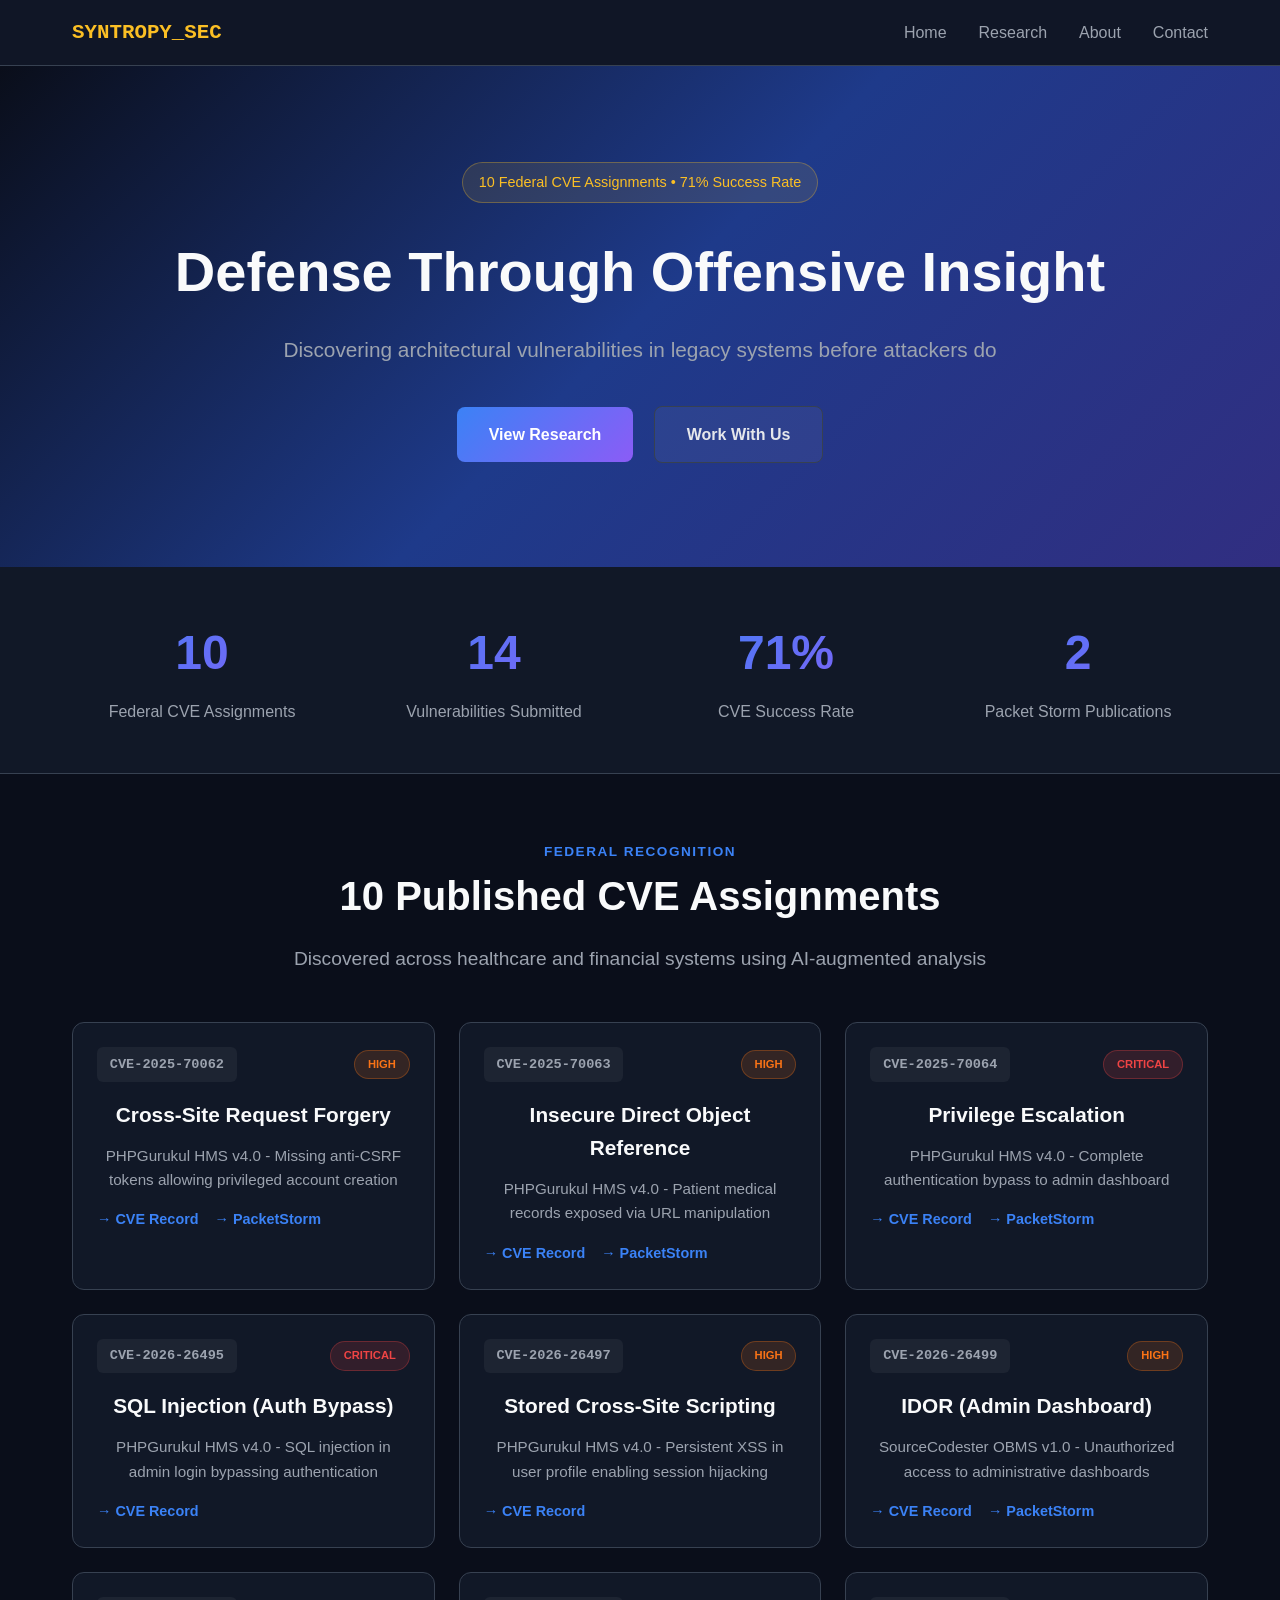
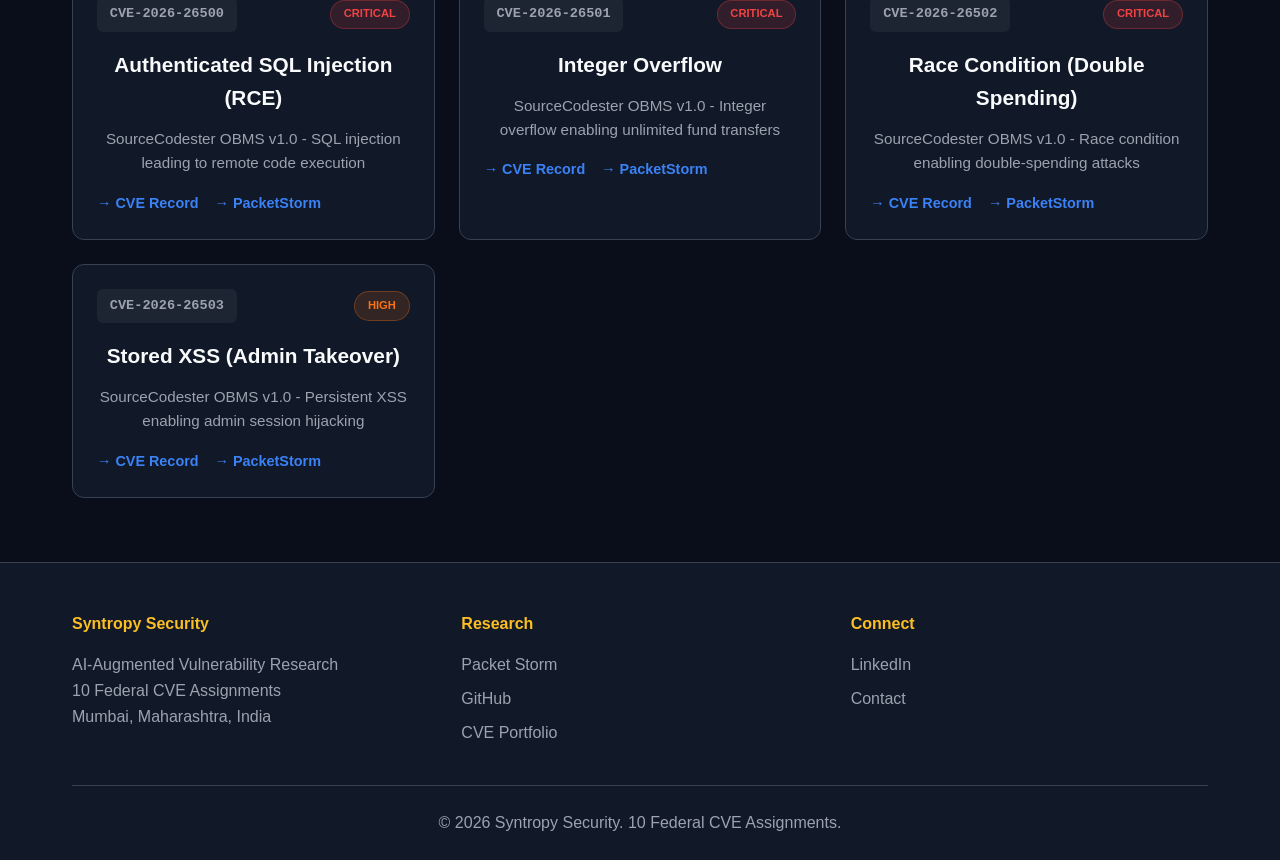
==== commit 0ecfec92: "Update index.html" ====
--- a/index.html
+++ b/index.html
@@ -3,683 +3,492 @@
 <head>
     <meta charset="UTF-8">
     <meta name="viewport" content="width=device-width, initial-scale=1.0">
-    <meta name="description" content="Syntropy Security - AI-Augmented Vulnerability Research. 10 Federal CVE assignments specializing in architectural failures in legacy systems.">
     <title>Syntropy Security | 10 Federal CVE Assignments</title>
-    <link href="https://fonts.googleapis.com/css2?family=Inter:wght@300;400;500;600;700;800;900&family=JetBrains+Mono:wght@400;600;700&display=swap" rel="stylesheet">
     <style>
-        * {
-            margin: 0;
-            padding: 0;
-            box-sizing: border-box;
-        }
-
-        :root {
-            --bg-dark: #0a0e1a;
-            --bg-card: #111827;
-            --bg-card-hover: #1f2937;
-            --text-primary: #f9fafb;
-            --text-secondary: #9ca3af;
-            --accent-primary: #3b82f6;
-            --accent-secondary: #8b5cf6;
-            --accent-gold: #fbbf24;
-            --border-subtle: #374151;
-            --critical: #ef4444;
-            --high: #f97316;
-        }
-
+        * { margin: 0; padding: 0; box-sizing: border-box; }
+        
         body {
-            font-family: 'Inter', -apple-system, BlinkMacSystemFont, sans-serif;
-            background: var(--bg-dark);
-            color: var(--text-primary);
-            line-height: 1.7;
-            overflow-x: hidden;
-        }
-
+            font-family: -apple-system, BlinkMacSystemFont, 'Segoe UI', sans-serif;
+            background: #0a0e1a;
+            color: #e5e7eb;
+            line-height: 1.6;
+        }
+        
         nav {
             background: rgba(17, 24, 39, 0.95);
-            backdrop-filter: blur(20px);
-            padding: 1.25rem 0;
+            backdrop-filter: blur(10px);
+            padding: 1rem 0;
             position: sticky;
             top: 0;
-            z-index: 1000;
-            border-bottom: 1px solid var(--border-subtle);
-        }
-
-        .nav-container {
-            max-width: 1280px;
+            z-index: 100;
+            border-bottom: 1px solid #374151;
+        }
+        
+        .container {
+            max-width: 1200px;
             margin: 0 auto;
             padding: 0 2rem;
+        }
+        
+        .nav-content {
             display: flex;
             justify-content: space-between;
             align-items: center;
         }
-
+        
         .logo {
-            font-family: 'JetBrains Mono', monospace;
-            font-size: 1.35rem;
+            font-family: monospace;
+            font-size: 1.3rem;
             font-weight: 700;
-            color: var(--accent-gold);
-            letter-spacing: -0.5px;
-        }
-
-        .nav-links {
+            color: #fbbf24;
+        }
+        
+        nav ul {
             display: flex;
-            gap: 2.5rem;
+            gap: 2rem;
             list-style: none;
         }
-
-        .nav-links a {
-            color: var(--text-secondary);
+        
+        nav a {
+            color: #9ca3af;
             text-decoration: none;
             font-weight: 500;
-            font-size: 0.95rem;
-            transition: color 0.2s ease;
-            position: relative;
-        }
-
-        .nav-links a::after {
-            content: '';
-            position: absolute;
-            bottom: -4px;
-            left: 0;
-            width: 0;
-            height: 2px;
-            background: var(--accent-gold);
-            transition: width 0.3s ease;
-        }
-
-        .nav-links a:hover {
-            color: var(--text-primary);
-        }
-
-        .nav-links a:hover::after {
-            width: 100%;
-        }
-
+            transition: color 0.2s;
+        }
+        
+        nav a:hover { color: #e5e7eb; }
+        
         .hero {
             background: linear-gradient(135deg, #0a0e1a 0%, #1e3a8a 50%, #312e81 100%);
-            padding: 8rem 2rem 6rem;
+            padding: 6rem 2rem;
             text-align: center;
-            position: relative;
-            overflow: hidden;
-        }
-
-        .hero::before {
-            content: '';
-            position: absolute;
-            top: 0;
-            left: 0;
-            right: 0;
-            bottom: 0;
-            background: 
-                radial-gradient(circle at 20% 50%, rgba(59, 130, 246, 0.1) 0%, transparent 50%),
-                radial-gradient(circle at 80% 80%, rgba(139, 92, 246, 0.1) 0%, transparent 50%);
-        }
-
-        .hero-content {
-            position: relative;
-            z-index: 1;
-            max-width: 900px;
-            margin: 0 auto;
-        }
-
+        }
+        
         .hero-tag {
             display: inline-block;
             background: rgba(251, 191, 36, 0.1);
-            color: var(--accent-gold);
-            padding: 0.5rem 1.25rem;
+            color: #fbbf24;
+            padding: 0.5rem 1rem;
             border-radius: 50px;
-            font-size: 0.875rem;
+            font-size: 0.9rem;
+            margin-bottom: 1.5rem;
+            border: 1px solid rgba(251, 191, 36, 0.3);
+        }
+        
+        h1 {
+            font-size: 3.5rem;
+            font-weight: 900;
+            margin-bottom: 1rem;
+            color: #f9fafb;
+        }
+        
+        .subtitle {
+            font-size: 1.3rem;
+            color: #9ca3af;
+            margin-bottom: 2rem;
+        }
+        
+        .btn {
+            display: inline-block;
+            padding: 0.9rem 2rem;
+            border-radius: 8px;
+            text-decoration: none;
             font-weight: 600;
-            margin-bottom: 2rem;
-            border: 1px solid rgba(251, 191, 36, 0.2);
-        }
-
-        .hero h1 {
-            font-size: 4rem;
+            margin: 0.5rem;
+            transition: all 0.3s;
+        }
+        
+        .btn-primary {
+            background: linear-gradient(135deg, #3b82f6, #8b5cf6);
+            color: white;
+        }
+        
+        .btn-primary:hover {
+            transform: translateY(-2px);
+            box-shadow: 0 10px 30px rgba(59, 130, 246, 0.3);
+        }
+        
+        .btn-secondary {
+            background: rgba(249, 250, 251, 0.05);
+            color: #e5e7eb;
+            border: 1px solid #374151;
+        }
+        
+        .btn-secondary:hover {
+            background: rgba(249, 250, 251, 0.1);
+        }
+        
+        .stats {
+            background: #111827;
+            padding: 3rem 2rem;
+            border-bottom: 1px solid #374151;
+        }
+        
+        .stats-grid {
+            display: grid;
+            grid-template-columns: repeat(auto-fit, minmax(200px, 1fr));
+            gap: 2rem;
+            text-align: center;
+        }
+        
+        .stat-number {
+            font-size: 3rem;
             font-weight: 900;
-            margin-bottom: 1.5rem;
-            line-height: 1.1;
-            background: linear-gradient(135deg, #f9fafb 0%, #e5e7eb 100%);
+            background: linear-gradient(135deg, #3b82f6, #8b5cf6);
             -webkit-background-clip: text;
             -webkit-text-fill-color: transparent;
-            background-clip: text;
-        }
-
-        .hero-subtitle {
-            font-size: 1.375rem;
-            color: var(--text-secondary);
-            margin-bottom: 3rem;
-            font-weight: 400;
-            line-height: 1.6;
-        }
-
-        .cta-buttons {
-            display: flex;
-            gap: 1rem;
-            justify-content: center;
-            flex-wrap: wrap;
-        }
-
-        .btn {
-            padding: 1rem 2rem;
-            border-radius: 10px;
-            font-weight: 600;
-            text-decoration: none;
-            transition: all 0.3s ease;
-            font-size: 1rem;
-            display: inline-flex;
-            align-items: center;
-            gap: 0.5rem;
-        }
-
-        .btn-primary {
-            background: linear-gradient(135deg, var(--accent-primary) 0%, var(--accent-secondary) 100%);
-            color: white;
-            box-shadow: 0 10px 30px rgba(59, 130, 246, 0.3);
-        }
-
-        .btn-primary:hover {
-            transform: translateY(-2px);
-            box-shadow: 0 15px 40px rgba(59, 130, 246, 0.4);
-        }
-
-        .btn-secondary {
-            background: rgba(249, 250, 251, 0.05);
-            color: var(--text-primary);
-            border: 1px solid var(--border-subtle);
-            backdrop-filter: blur(10px);
-        }
-
-        .btn-secondary:hover {
-            background: rgba(249, 250, 251, 0.1);
-            border-color: var(--text-secondary);
-        }
-
-        .stats-bar {
-            background: var(--bg-card);
-            padding: 3rem 2rem;
-            border-bottom: 1px solid var(--border-subtle);
-        }
-
-        .stats-container {
-            max-width: 1280px;
-            margin: 0 auto;
-            display: grid;
-            grid-template-columns: repeat(auto-fit, minmax(200px, 1fr));
-            gap: 3rem;
-        }
-
-        .stat-item {
-            text-align: center;
-        }
-
-        .stat-number {
-            font-size: 3.5rem;
-            font-weight: 900;
-            background: linear-gradient(135deg, var(--accent-primary) 0%, var(--accent-secondary) 100%);
-            -webkit-background-clip: text;
-            -webkit-text-fill-color: transparent;
-            background-clip: text;
-            line-height: 1;
-            margin-bottom: 0.5rem;
-        }
-
+        }
+        
         .stat-label {
-            color: var(--text-secondary);
-            font-size: 0.95rem;
-            font-weight: 500;
-        }
-
-        .section {
-            padding: 6rem 2rem;
-            max-width: 1280px;
-            margin: 0 auto;
-        }
-
-        .section-header {
-            text-align: center;
-            margin-bottom: 4rem;
-        }
-
+            color: #9ca3af;
+            margin-top: 0.5rem;
+        }
+        
+        section {
+            padding: 4rem 2rem;
+        }
+        
         .section-tag {
-            display: inline-block;
-            color: var(--accent-primary);
-            font-size: 0.875rem;
+            color: #3b82f6;
+            font-size: 0.85rem;
             font-weight: 700;
             text-transform: uppercase;
             letter-spacing: 1.5px;
             margin-bottom: 1rem;
         }
-
-        .section-title {
-            font-size: 3rem;
+        
+        h2 {
+            font-size: 2.5rem;
             font-weight: 900;
             margin-bottom: 1rem;
-            color: var(--text-primary);
-        }
-
+            color: #f9fafb;
+        }
+        
         .section-subtitle {
-            color: var(--text-secondary);
-            font-size: 1.25rem;
-            max-width: 700px;
-            margin: 0 auto;
-        }
-
+            color: #9ca3af;
+            font-size: 1.2rem;
+            margin-bottom: 3rem;
+        }
+        
         .cve-grid {
             display: grid;
-            grid-template-columns: repeat(auto-fit, minmax(360px, 1fr));
-            gap: 2rem;
-        }
-
+            grid-template-columns: repeat(auto-fit, minmax(350px, 1fr));
+            gap: 1.5rem;
+        }
+        
         .cve-card {
-            background: var(--bg-card);
-            border: 1px solid var(--border-subtle);
-            border-radius: 16px;
-            padding: 2rem;
-            transition: all 0.3s ease;
-            position: relative;
-            overflow: hidden;
-        }
-
-        .cve-card::before {
-            content: '';
-            position: absolute;
-            top: 0;
-            left: 0;
-            right: 0;
-            height: 3px;
-            background: linear-gradient(90deg, var(--accent-primary) 0%, var(--accent-secondary) 100%);
-            opacity: 0;
-            transition: opacity 0.3s ease;
-        }
-
+            background: #111827;
+            border: 1px solid #374151;
+            border-radius: 12px;
+            padding: 1.5rem;
+            transition: all 0.3s;
+        }
+        
         .cve-card:hover {
-            background: var(--bg-card-hover);
+            background: #1f2937;
             transform: translateY(-4px);
             box-shadow: 0 20px 40px rgba(0,0,0,0.3);
         }
-
-        .cve-card:hover::before {
-            opacity: 1;
-        }
-
+        
         .cve-header {
             display: flex;
             justify-content: space-between;
             align-items: center;
-            margin-bottom: 1.5rem;
-        }
-
+            margin-bottom: 1rem;
+        }
+        
         .cve-id {
-            font-family: 'JetBrains Mono', monospace;
+            font-family: monospace;
             font-weight: 700;
-            font-size: 0.875rem;
-            color: var(--text-secondary);
+            font-size: 0.85rem;
+            color: #9ca3af;
             background: rgba(249, 250, 251, 0.05);
-            padding: 0.5rem 1rem;
-            border-radius: 8px;
-            border: 1px solid var(--border-subtle);
-        }
-
-        .severity-badge {
-            padding: 0.4rem 1rem;
+            padding: 0.4rem 0.8rem;
+            border-radius: 6px;
+        }
+        
+        .badge {
+            padding: 0.3rem 0.8rem;
             border-radius: 20px;
-            font-size: 0.75rem;
+            font-size: 0.7rem;
             font-weight: 800;
             text-transform: uppercase;
-            letter-spacing: 0.5px;
-        }
-
-        .severity-critical {
+        }
+        
+        .critical {
             background: rgba(239, 68, 68, 0.15);
-            color: var(--critical);
+            color: #ef4444;
             border: 1px solid rgba(239, 68, 68, 0.3);
         }
-
-        .severity-high {
+        
+        .high {
             background: rgba(249, 115, 22, 0.15);
-            color: var(--high);
+            color: #f97316;
             border: 1px solid rgba(249, 115, 22, 0.3);
         }
-
+        
         .cve-card h3 {
-            font-size: 1.35rem;
+            font-size: 1.3rem;
+            margin-bottom: 0.8rem;
+            color: #f9fafb;
+        }
+        
+        .cve-card p {
+            color: #9ca3af;
             margin-bottom: 1rem;
-            color: var(--text-primary);
-            font-weight: 700;
-        }
-
-        .cve-card p {
-            color: var(--text-secondary);
-            margin-bottom: 1.5rem;
-            line-height: 1.7;
             font-size: 0.95rem;
         }
-
+        
         .cve-links {
             display: flex;
-            gap: 1.5rem;
-            flex-wrap: wrap;
-        }
-
-        .cve-link {
-            color: var(--accent-primary);
+            gap: 1rem;
+        }
+        
+        .cve-links a {
+            color: #3b82f6;
             text-decoration: none;
             font-weight: 600;
             font-size: 0.9rem;
-            transition: color 0.2s ease;
-            display: flex;
-            align-items: center;
-            gap: 0.4rem;
-        }
-
-        .cve-link:hover {
-            color: var(--accent-secondary);
-        }
-
-        .cve-link::before {
-            content: '→';
-            transition: transform 0.2s ease;
-        }
-
-        .cve-link:hover::before {
-            transform: translateX(3px);
-        }
-
-        .quote-section {
-            margin-top: 4rem;
-            background: linear-gradient(135deg, rgba(251, 191, 36, 0.1) 0%, rgba(251, 191, 36, 0.05) 100%);
-            border: 1px solid rgba(251, 191, 36, 0.2);
-            border-radius: 16px;
-            padding: 3rem 2rem;
-            text-align: center;
-        }
-
-        .quote-section blockquote {
-            font-size: 1.75rem;
-            font-style: italic;
-            color: var(--text-primary);
-            font-weight: 600;
-            margin-bottom: 1rem;
-        }
-
-        .quote-section cite {
-            color: var(--text-secondary);
-            font-style: normal;
-            font-size: 1rem;
-        }
-
+        }
+        
+        .cve-links a:hover { color: #8b5cf6; }
+        
         footer {
-            background: var(--bg-card);
-            border-top: 1px solid var(--border-subtle);
-            padding: 4rem 2rem 2rem;
-        }
-
-        .footer-container {
-            max-width: 1280px;
-            margin: 0 auto;
-        }
-
+            background: #111827;
+            border-top: 1px solid #374151;
+            padding: 3rem 2rem 1.5rem;
+        }
+        
         .footer-grid {
             display: grid;
             grid-template-columns: repeat(auto-fit, minmax(250px, 1fr));
-            gap: 3rem;
-            margin-bottom: 3rem;
-        }
-
+            gap: 2rem;
+            margin-bottom: 2rem;
+        }
+        
         .footer-col h4 {
-            color: var(--accent-gold);
+            color: #fbbf24;
             margin-bottom: 1rem;
-            font-size: 1.1rem;
-            font-weight: 700;
-        }
-
-        .footer-col p {
-            color: var(--text-secondary);
-            line-height: 1.8;
-            margin-bottom: 0.5rem;
-        }
-
+        }
+        
+        .footer-col p, .footer-col a {
+            color: #9ca3af;
+            text-decoration: none;
+        }
+        
+        .footer-col a:hover { color: #3b82f6; }
+        
         .footer-col ul {
             list-style: none;
         }
-
+        
         .footer-col li {
-            margin-bottom: 0.75rem;
-        }
-
-        .footer-col a {
-            color: var(--text-secondary);
-            text-decoration: none;
-            transition: color 0.2s ease;
-        }
-
-        .footer-col a:hover {
-            color: var(--accent-primary);
-        }
-
+            margin-bottom: 0.5rem;
+        }
+        
         .footer-bottom {
             text-align: center;
-            padding-top: 2rem;
-            border-top: 1px solid var(--border-subtle);
-            color: var(--text-secondary);
-            font-size: 0.9rem;
-        }
-
+            padding-top: 1.5rem;
+            border-top: 1px solid #374151;
+            color: #9ca3af;
+        }
+        
         @media (max-width: 768px) {
-            .hero h1 {
-                font-size: 2.5rem;
-            }
-            .hero-subtitle {
-                font-size: 1.1rem;
-            }
-            .nav-links {
-                gap: 1.5rem;
-                font-size: 0.9rem;
-            }
-            .section-title {
-                font-size: 2rem;
-            }
-            .cve-grid {
-                grid-template-columns: 1fr;
-            }
+            h1 { font-size: 2.5rem; }
+            .cve-grid { grid-template-columns: 1fr; }
         }
     </style>
 </head>
 <body>
     <nav>
-        <div class="nav-container">
-            <div class="logo">SYNTROPY_SEC</div>
-            <ul class="nav-links">
-                <li><a href="index.html">Home</a></li>
-                <li><a href="research.html">Research</a></li>
-                <li><a href="about.html">About</a></li>
-                <li><a href="contact.html">Contact</a></li>
-            </ul>
+        <div class="container">
+            <div class="nav-content">
+                <div class="logo">SYNTROPY_SEC</div>
+                <ul>
+                    <li><a href="index.html">Home</a></li>
+                    <li><a href="research.html">Research</a></li>
+                    <li><a href="about.html">About</a></li>
+                    <li><a href="contact.html">Contact</a></li>
+                </ul>
+            </div>
         </div>
     </nav>
 
     <section class="hero">
-        <div class="hero-content">
+        <div class="container">
             <span class="hero-tag">10 Federal CVE Assignments • 71% Success Rate</span>
             <h1>Defense Through Offensive Insight</h1>
-            <p class="hero-subtitle">Discovering architectural vulnerabilities in legacy systems before attackers do. Specializing in healthcare and financial infrastructure security.</p>
-            <div class="cta-buttons">
+            <p class="subtitle">Discovering architectural vulnerabilities in legacy systems before attackers do</p>
+            <div>
                 <a href="research.html" class="btn btn-primary">View Research</a>
                 <a href="contact.html" class="btn btn-secondary">Work With Us</a>
             </div>
         </div>
     </section>
 
-    <section class="stats-bar">
-        <div class="stats-container">
-            <div class="stat-item">
-                <div class="stat-number">10</div>
-                <div class="stat-label">Federal CVE Assignments</div>
-            </div>
-            <div class="stat-item">
-                <div class="stat-number">14</div>
-                <div class="stat-label">Vulnerabilities Submitted</div>
-            </div>
-            <div class="stat-item">
-                <div class="stat-number">71%</div>
-                <div class="stat-label">CVE Success Rate</div>
-            </div>
-            <div class="stat-item">
-                <div class="stat-number">2</div>
-                <div class="stat-label">Packet Storm Publications</div>
+    <section class="stats">
+        <div class="container">
+            <div class="stats-grid">
+                <div>
+                    <div class="stat-number">10</div>
+                    <div class="stat-label">Federal CVE Assignments</div>
+                </div>
+                <div>
+                    <div class="stat-number">14</div>
+                    <div class="stat-label">Vulnerabilities Submitted</div>
+                </div>
+                <div>
+                    <div class="stat-number">71%</div>
+                    <div class="stat-label">CVE Success Rate</div>
+                </div>
+                <div>
+                    <div class="stat-number">2</div>
+                    <div class="stat-label">Packet Storm Publications</div>
+                </div>
             </div>
         </div>
     </section>
 
-    <section class="section">
-        <div class="section-header">
+    <section>
+        <div class="container" style="text-align: center;">
             <span class="section-tag">FEDERAL RECOGNITION</span>
-            <h2 class="section-title">10 Published CVE Assignments</h2>
-            <p class="section-subtitle">Discovered across healthcare and financial systems using AI-augmented architectural analysis</p>
-        </div>
-
-        <div class="cve-grid">
-            <!-- Original 3 CVEs -->
-            <div class="cve-card">
-                <div class="cve-header">
-                    <span class="cve-id">CVE-2025-70062</span>
-                    <span class="severity-badge severity-high">HIGH</span>
-                </div>
-                <h3>Cross-Site Request Forgery</h3>
-                <p>PHPGurukul HMS v4.0 - Missing anti-CSRF tokens allowing privileged account creation via forged requests</p>
-                <div class="cve-links">
-                    <a href="https://www.cve.org/CVERecord?id=CVE-2025-70062" target="_blank" class="cve-link">CVE Record</a>
-                    <a href="https://packetstorm.news/files/id/213711" target="_blank" class="cve-link">PacketStorm</a>
-                </div>
-            </div>
-
-            <div class="cve-card">
-                <div class="cve-header">
-                    <span class="cve-id">CVE-2025-70063</span>
-                    <span class="severity-badge severity-high">HIGH</span>
-                </div>
-                <h3>Insecure Direct Object Reference</h3>
-                <p>PHPGurukul HMS v4.0 - Patient medical records exposed via URL manipulation. Critical HIPAA violation.</p>
-                <div class="cve-links">
-                    <a href="https://www.cve.org/CVERecord?id=CVE-2025-70063" target="_blank" class="cve-link">CVE Record</a>
-                    <a href="https://packetstorm.news/files/id/213711" target="_blank" class="cve-link">PacketStorm</a>
-                </div>
-            </div>
-
-            <div class="cve-card">
-                <div class="cve-header">
-                    <span class="cve-id">CVE-2025-70064</span>
-                    <span class="severity-badge severity-critical">CRITICAL</span>
-                </div>
-                <h3>Privilege Escalation (RBAC Bypass)</h3>
-                <p>PHPGurukul HMS v4.0 - Complete authentication bypass allowing patient users to access admin dashboard</p>
-                <div class="cve-links">
-                    <a href="https://www.cve.org/CVERecord?id=CVE-2025-70064" target="_blank" class="cve-link">CVE Record</a>
-                    <a href="https://packetstorm.news/files/id/213711" target="_blank" class="cve-link">PacketStorm</a>
-                </div>
-            </div>
-
-            <!-- NEW 7 CVEs (Feb 23rd) -->
-            <div class="cve-card">
-                <div class="cve-header">
-                    <span class="cve-id">CVE-2026-26495</span>
-                    <span class="severity-badge severity-critical">CRITICAL</span>
-                </div>
-                <h3>SQL Injection (Auth Bypass)</h3>
-                <p>PHPGurukul HMS v4.0 - SQL injection in admin login bypassing authentication entirely</p>
-                <div class="cve-links">
-                    <a href="https://www.cve.org/CVERecord?id=CVE-2026-26495" target="_blank" class="cve-link">CVE Record</a>
-                </div>
-            </div>
-
-            <div class="cve-card">
-                <div class="cve-header">
-                    <span class="cve-id">CVE-2026-26497</span>
-                    <span class="severity-badge severity-high">HIGH</span>
-                </div>
-                <h3>Stored Cross-Site Scripting</h3>
-                <p>PHPGurukul HMS v4.0 - Persistent XSS in user profile enabling session hijacking</p>
-                <div class="cve-links">
-                    <a href="https://www.cve.org/CVERecord?id=CVE-2026-26497" target="_blank" class="cve-link">CVE Record</a>
-                </div>
-            </div>
-
-            <div class="cve-card">
-                <div class="cve-header">
-                    <span class="cve-id">CVE-2026-26499</span>
-                    <span class="severity-badge severity-high">HIGH</span>
-                </div>
-                <h3>IDOR (Admin Dashboard)</h3>
-                <p>SourceCodester OBMS v1.0 - Unauthorized access to administrative dashboards via direct object references</p>
-                <div class="cve-links">
-                    <a href="https://www.cve.org/CVERecord?id=CVE-2026-26499" target="_blank" class="cve-link">CVE Record</a>
-                    <a href="https://packetstorm.news/files/id/213712" target="_blank" class="cve-link">PacketStorm</a>
-                </div>
-            </div>
-
-            <div class="cve-card">
-                <div class="cve-header">
-                    <span class="cve-id">CVE-2026-26500</span>
-                    <span class="severity-badge severity-critical">CRITICAL</span>
-                </div>
-                <h3>Authenticated SQL Injection (RCE)</h3>
-                <p>SourceCodester OBMS v1.0 - SQL injection in transfer.php leading to remote code execution</p>
-                <div class="cve-links">
-                    <a href="https://www.cve.org/CVERecord?id=CVE-2026-26500" target="_blank" class="cve-link">CVE Record</a>
-                    <a href="https://packetstorm.news/files/id/213712" target="_blank" class="cve-link">PacketStorm</a>
-                </div>
-            </div>
-
-            <div class="cve-card">
-                <div class="cve-header">
-                    <span class="cve-id">CVE-2026-26501</span>
-                    <span class="severity-badge severity-critical">CRITICAL</span>
-                </div>
-                <h3>Integer Overflow (Financial Logic)</h3>
-                <p>SourceCodester OBMS v1.0 - Integer overflow in amount parameter enabling unlimited fund transfers</p>
-                <div class="cve-links">
-                    <a href="https://www.cve.org/CVERecord?id=CVE-2026-26501" target="_blank" class="cve-link">CVE Record</a>
-                    <a href="https://packetstorm.news/files/id/213712" target="_blank" class="cve-link">PacketStorm</a>
-                </div>
-            </div>
-
-            <div class="cve-card">
-                <div class="cve-header">
-                    <span class="cve-id">CVE-2026-26502</span>
-                    <span class="severity-badge severity-critical">CRITICAL</span>
-                </div>
-                <h3>Race Condition (Double Spending)</h3>
-                <p>SourceCodester OBMS v1.0 - Race condition in transfer.php enabling double-spending attacks</p>
-                <div class="cve-links">
-                    <a href="https://www.cve.org/CVERecord?id=CVE-2026-26502" target="_blank" class="cve-link">CVE Record</a>
-                    <a href="https://packetstorm.news/files/id/213712" target="_blank" class="cve-link">PacketStorm</a>
-                </div>
-            </div>
-
-            <div class="cve-card">
-                <div class="cve-header">
-                    <span class="cve-id">CVE-2026-26503</span>
-                    <span class="severity-badge severity-high">HIGH</span>
-                </div>
-                <h3>Stored XSS (Admin Takeover)</h3>
-                <p>SourceCodester OBMS v1.0 - Persistent XSS in feedback.php enabling administrative session hijacking</p>
-                <div class="cve-links">
-                    <a href="https://www.cve.org/CVERecord?id=CVE-2026-26503" target="_blank" class="cve-link">CVE Record</a>
-                    <a href="https://packetstorm.news/files/id/213712" target="_blank" class="cve-link">PacketStorm</a>
+            <h2>10 Published CVE Assignments</h2>
+            <p class="section-subtitle">Discovered across healthcare and financial systems using AI-augmented analysis</p>
+            
+            <div class="cve-grid">
+                <div class="cve-card">
+                    <div class="cve-header">
+                        <span class="cve-id">CVE-2025-70062</span>
+                        <span class="badge high">HIGH</span>
+                    </div>
+                    <h3>Cross-Site Request Forgery</h3>
+                    <p>PHPGurukul HMS v4.0 - Missing anti-CSRF tokens allowing privileged account creation</p>
+                    <div class="cve-links">
+                        <a href="https://www.cve.org/CVERecord?id=CVE-2025-70062" target="_blank">→ CVE Record</a>
+                        <a href="https://packetstorm.news/files/id/213711" target="_blank">→ PacketStorm</a>
+                    </div>
+                </div>
+
+                <div class="cve-card">
+                    <div class="cve-header">
+                        <span class="cve-id">CVE-2025-70063</span>
+                        <span class="badge high">HIGH</span>
+                    </div>
+                    <h3>Insecure Direct Object Reference</h3>
+                    <p>PHPGurukul HMS v4.0 - Patient medical records exposed via URL manipulation</p>
+                    <div class="cve-links">
+                        <a href="https://www.cve.org/CVERecord?id=CVE-2025-70063" target="_blank">→ CVE Record</a>
+                        <a href="https://packetstorm.news/files/id/213711" target="_blank">→ PacketStorm</a>
+                    </div>
+                </div>
+
+                <div class="cve-card">
+                    <div class="cve-header">
+                        <span class="cve-id">CVE-2025-70064</span>
+                        <span class="badge critical">CRITICAL</span>
+                    </div>
+                    <h3>Privilege Escalation</h3>
+                    <p>PHPGurukul HMS v4.0 - Complete authentication bypass to admin dashboard</p>
+                    <div class="cve-links">
+                        <a href="https://www.cve.org/CVERecord?id=CVE-2025-70064" target="_blank">→ CVE Record</a>
+                        <a href="https://packetstorm.news/files/id/213711" target="_blank">→ PacketStorm</a>
+                    </div>
+                </div>
+
+                <div class="cve-card">
+                    <div class="cve-header">
+                        <span class="cve-id">CVE-2026-26495</span>
+                        <span class="badge critical">CRITICAL</span>
+                    </div>
+                    <h3>SQL Injection (Auth Bypass)</h3>
+                    <p>PHPGurukul HMS v4.0 - SQL injection in admin login bypassing authentication</p>
+                    <div class="cve-links">
+                        <a href="https://www.cve.org/CVERecord?id=CVE-2026-26495" target="_blank">→ CVE Record</a>
+                    </div>
+                </div>
+
+                <div class="cve-card">
+                    <div class="cve-header">
+                        <span class="cve-id">CVE-2026-26497</span>
+                        <span class="badge high">HIGH</span>
+                    </div>
+                    <h3>Stored Cross-Site Scripting</h3>
+                    <p>PHPGurukul HMS v4.0 - Persistent XSS in user profile enabling session hijacking</p>
+                    <div class="cve-links">
+                        <a href="https://www.cve.org/CVERecord?id=CVE-2026-26497" target="_blank">→ CVE Record</a>
+                    </div>
+                </div>
+
+                <div class="cve-card">
+                    <div class="cve-header">
+                        <span class="cve-id">CVE-2026-26499</span>
+                        <span class="badge high">HIGH</span>
+                    </div>
+                    <h3>IDOR (Admin Dashboard)</h3>
+                    <p>SourceCodester OBMS v1.0 - Unauthorized access to administrative dashboards</p>
+                    <div class="cve-links">
+                        <a href="https://www.cve.org/CVERecord?id=CVE-2026-26499" target="_blank">→ CVE Record</a>
+                        <a href="https://packetstorm.news/files/id/213712" target="_blank">→ PacketStorm</a>
+                    </div>
+                </div>
+
+                <div class="cve-card">
+                    <div class="cve-header">
+                        <span class="cve-id">CVE-2026-26500</span>
+                        <span class="badge critical">CRITICAL</span>
+                    </div>
+                    <h3>Authenticated SQL Injection (RCE)</h3>
+                    <p>SourceCodester OBMS v1.0 - SQL injection leading to remote code execution</p>
+                    <div class="cve-links">
+                        <a href="https://www.cve.org/CVERecord?id=CVE-2026-26500" target="_blank">→ CVE Record</a>
+                        <a href="https://packetstorm.news/files/id/213712" target="_blank">→ PacketStorm</a>
+                    </div>
+                </div>
+
+                <div class="cve-card">
+                    <div class="cve-header">
+                        <span class="cve-id">CVE-2026-26501</span>
+                        <span class="badge critical">CRITICAL</span>
+                    </div>
+                    <h3>Integer Overflow</h3>
+                    <p>SourceCodester OBMS v1.0 - Integer overflow enabling unlimited fund transfers</p>
+                    <div class="cve-links">
+                        <a href="https://www.cve.org/CVERecord?id=CVE-2026-26501" target="_blank">→ CVE Record</a>
+                        <a href="https://packetstorm.news/files/id/213712" target="_blank">→ PacketStorm</a>
+                    </div>
+                </div>
+
+                <div class="cve-card">
+                    <div class="cve-header">
+                        <span class="cve-id">CVE-2026-26502</span>
+                        <span class="badge critical">CRITICAL</span>
+                    </div>
+                    <h3>Race Condition (Double Spending)</h3>
+                    <p>SourceCodester OBMS v1.0 - Race condition enabling double-spending attacks</p>
+                    <div class="cve-links">
+                        <a href="https://www.cve.org/CVERecord?id=CVE-2026-26502" target="_blank">→ CVE Record</a>
+                        <a href="https://packetstorm.news/files/id/213712" target="_blank">→ PacketStorm</a>
+                    </div>
+                </div>
+
+                <div class="cve-card">
+                    <div class="cve-header">
+                        <span class="cve-id">CVE-2026-26503</span>
+                        <span class="badge high">HIGH</span>
+                    </div>
+                    <h3>Stored XSS (Admin Takeover)</h3>
+                    <p>SourceCodester OBMS v1.0 - Persistent XSS enabling admin session hijacking</p>
+                    <div class="cve-links">
+                        <a href="https://www.cve.org/CVERecord?id=CVE-2026-26503" target="_blank">→ CVE Record</a>
+                        <a href="https://packetstorm.news/files/id/213712" target="_blank">→ PacketStorm</a>
+                    </div>
                 </div>
             </div>
         </div>
-
-        <div class="quote-section">
-            <blockquote>"Nice research! You drove a bus through this..."</blockquote>
-            <cite>— Packet Storm Security Staff</cite>
-        </div>
     </section>
 
     <footer>
-        <div class="footer-container">
+        <div class="container">
             <div class="footer-grid">
                 <div class="footer-col">
                     <h4>Syntropy Security</h4>
@@ -699,13 +508,12 @@
                     <h4>Connect</h4>
                     <ul>
                         <li><a href="https://www.linkedin.com/in/sankalp-hanwate-189598284/" target="_blank">LinkedIn</a></li>
-                        <li><a href="https://www.linkedin.com/company/syntropy-security" target="_blank">Company Page</a></li>
                         <li><a href="contact.html">Contact</a></li>
                     </ul>
                 </div>
             </div>
             <div class="footer-bottom">
-                <p>&copy; 2026 Syntropy Security. 10 Federal CVE Assignments. Professional vulnerability research and security consulting.</p>
+                <p>&copy; 2026 Syntropy Security. 10 Federal CVE Assignments.</p>
             </div>
         </div>
     </footer>
